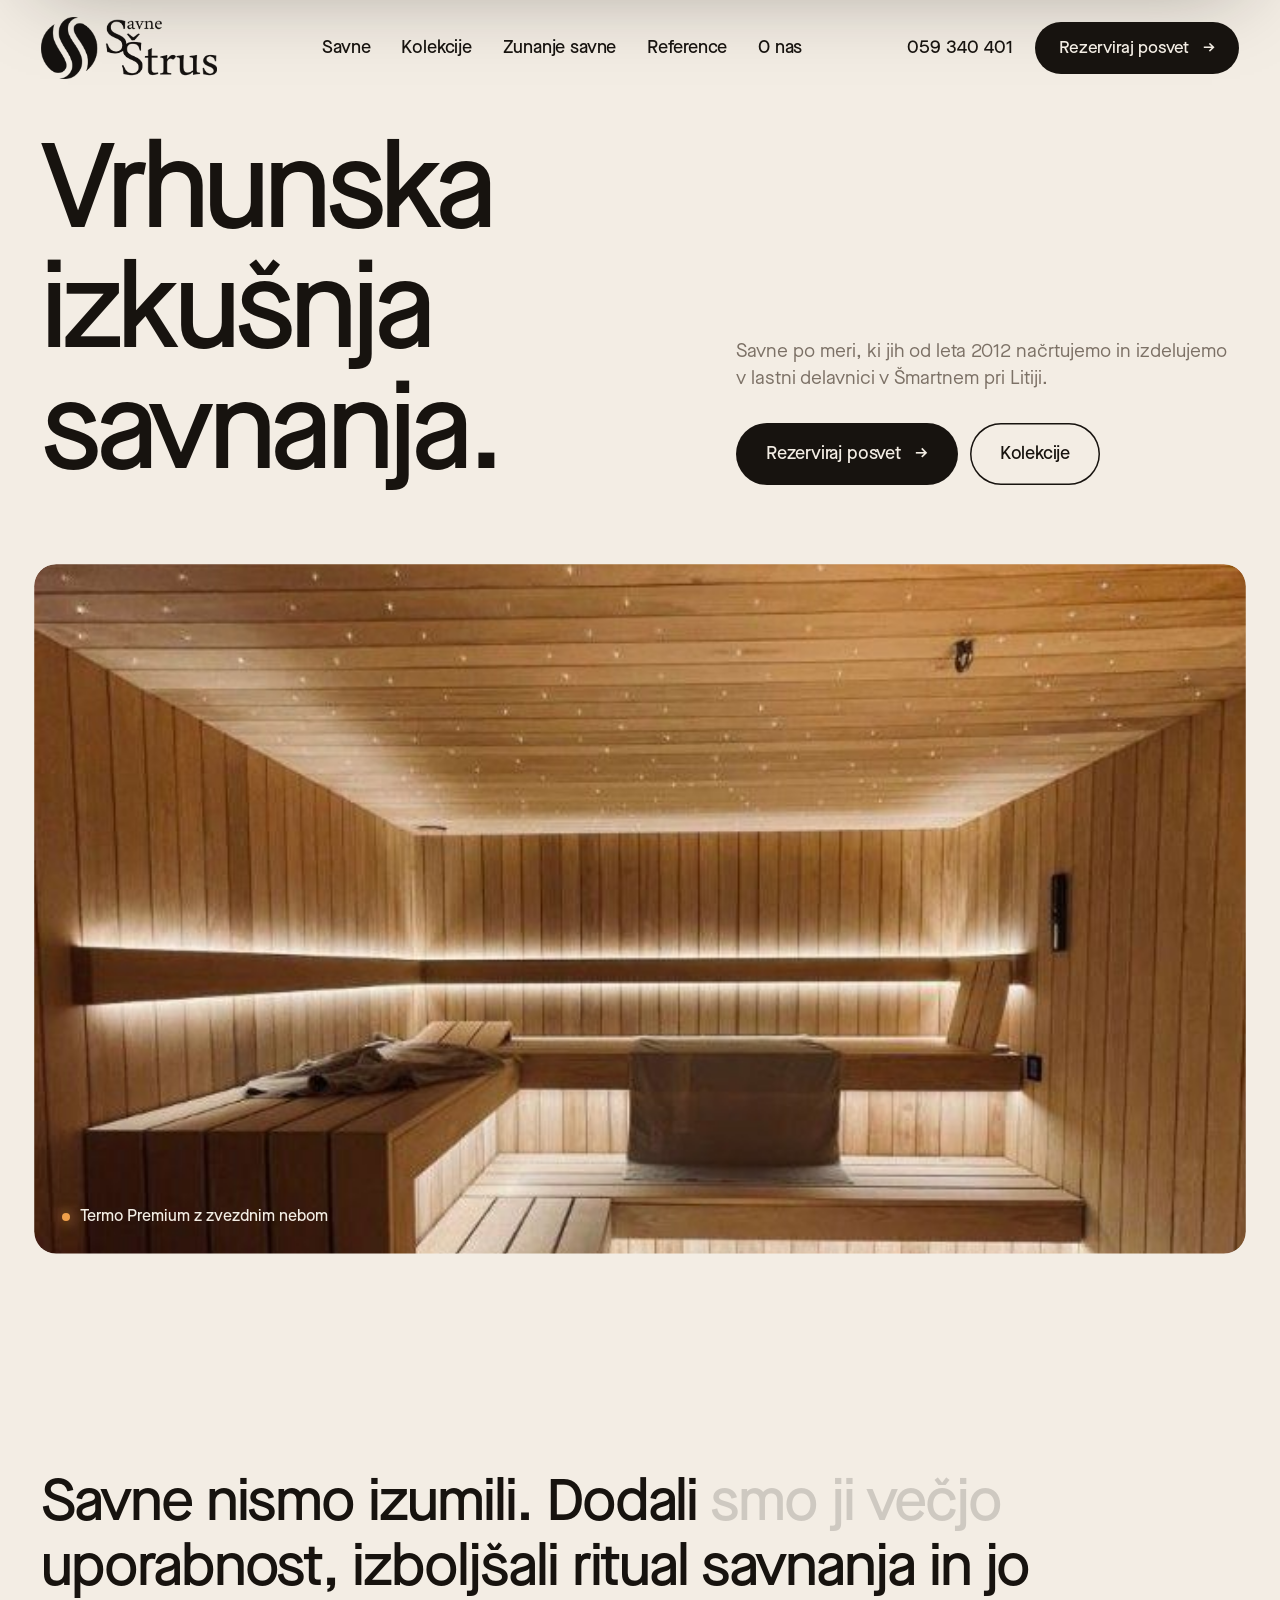
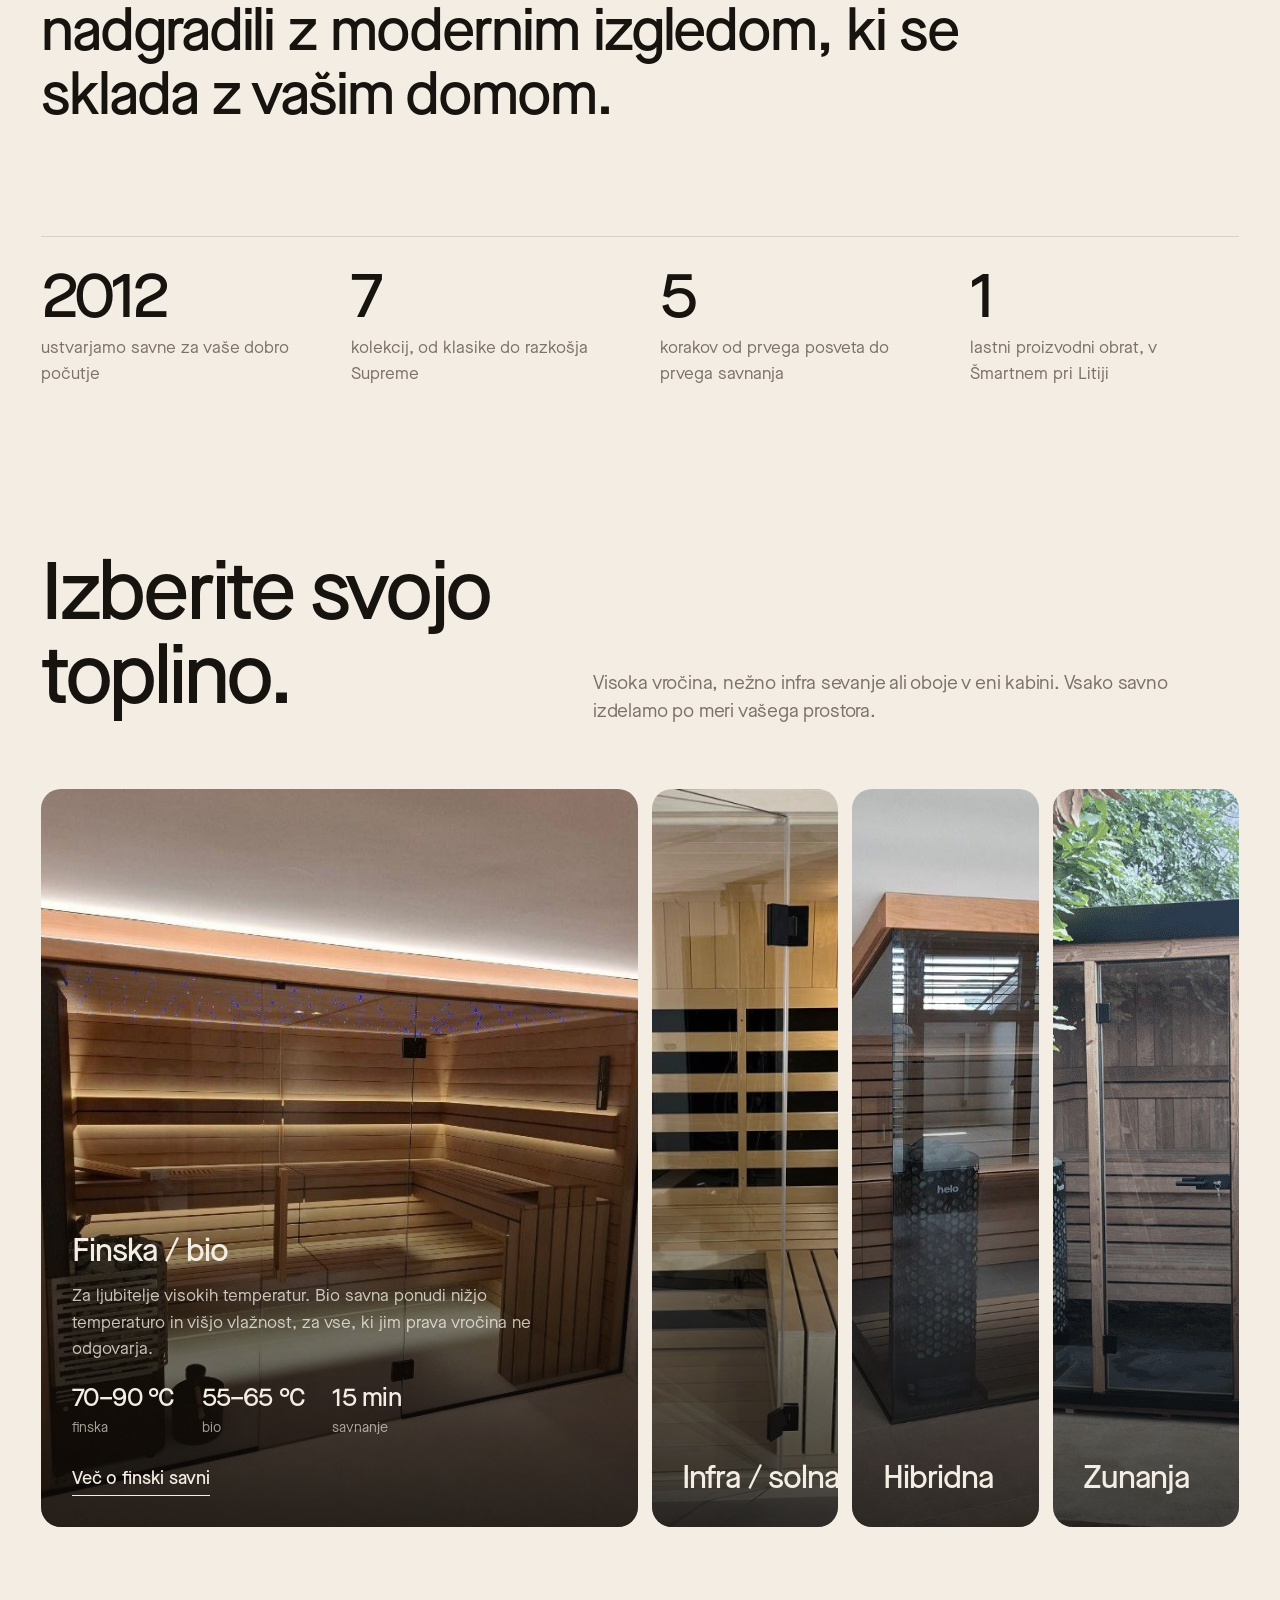
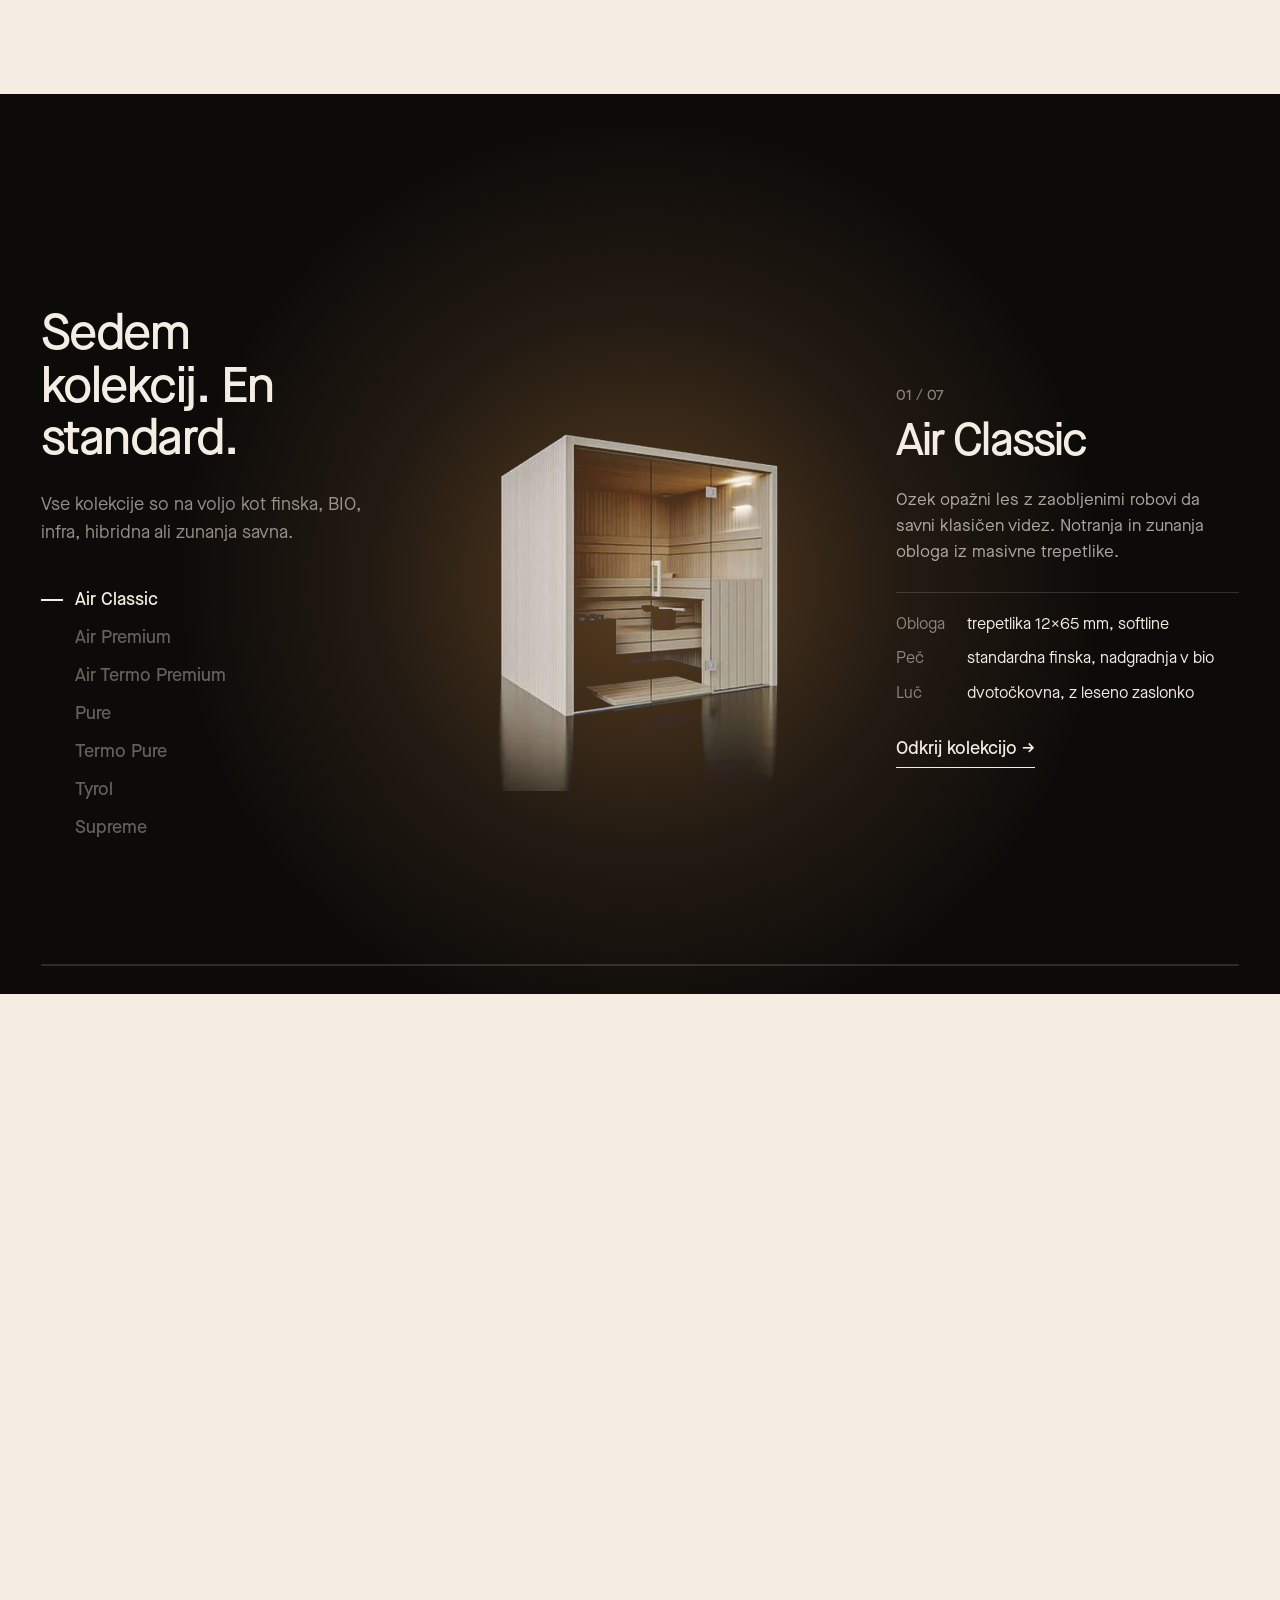
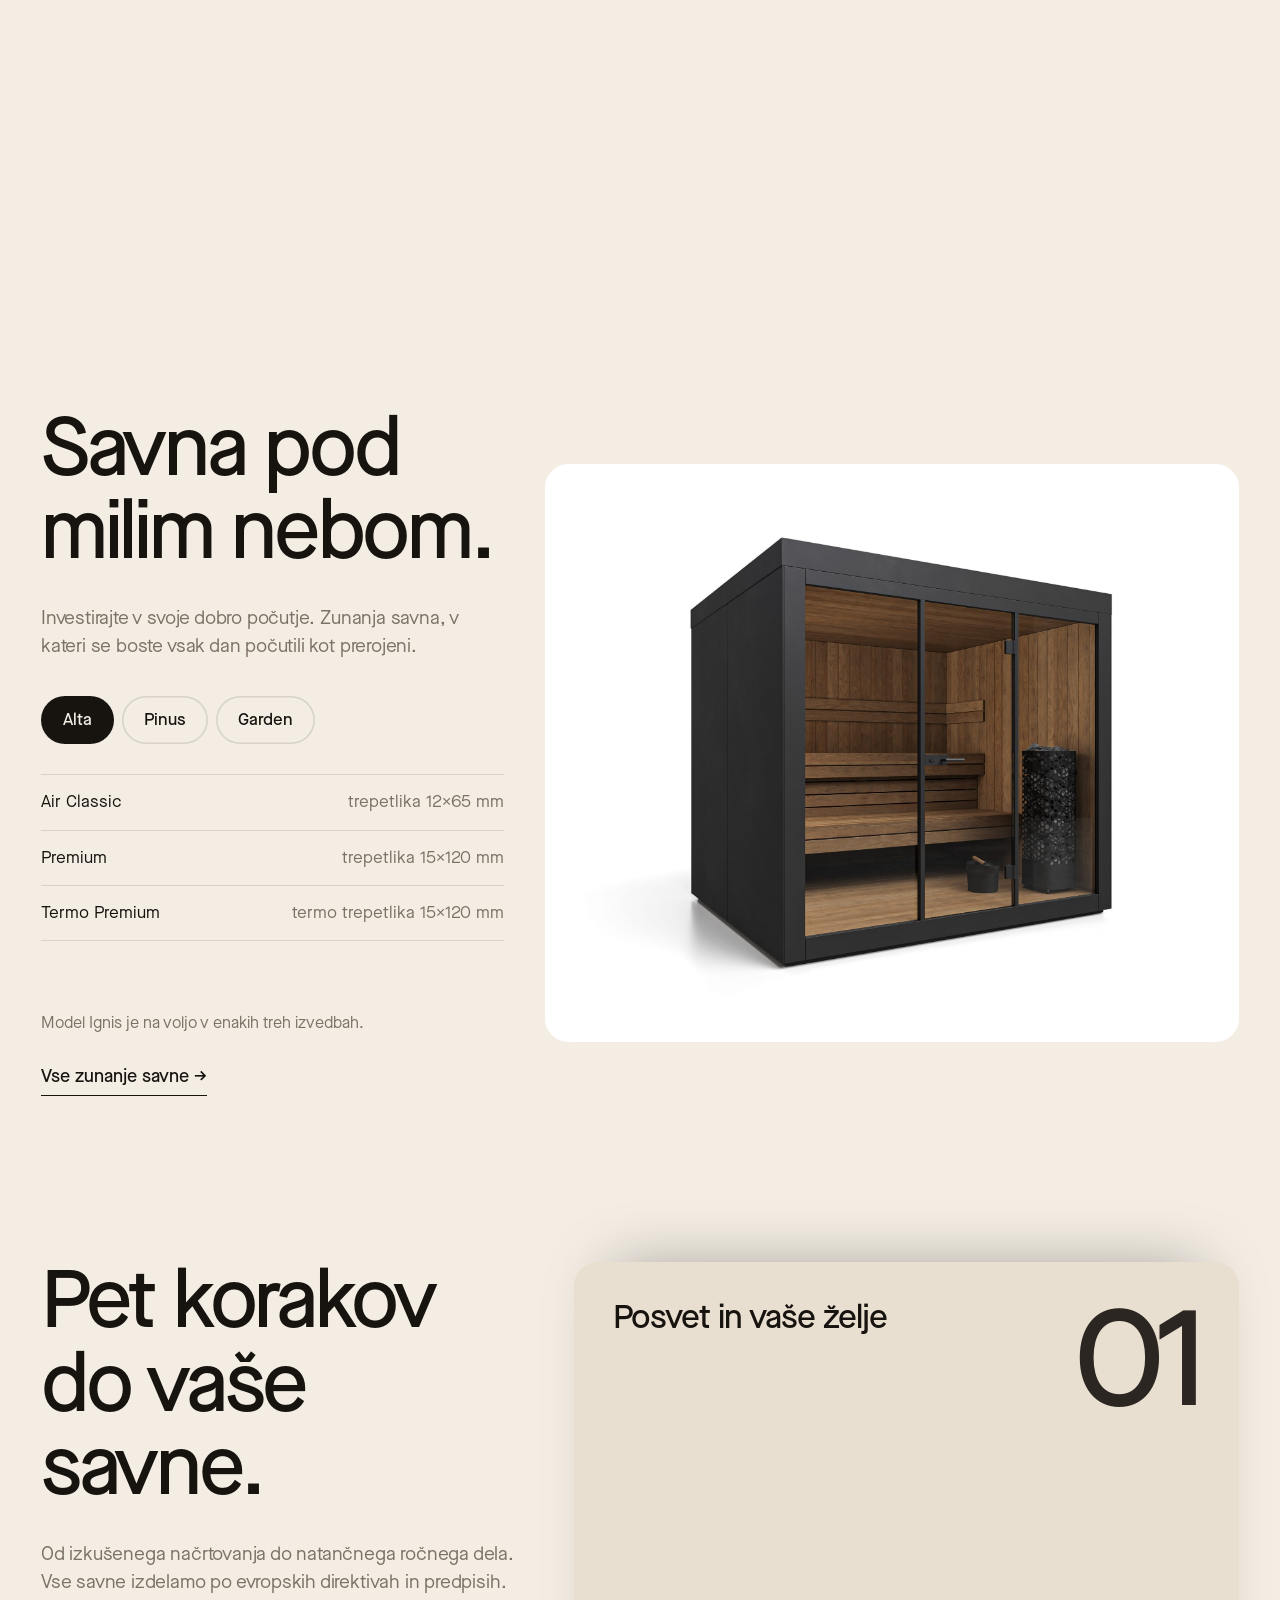
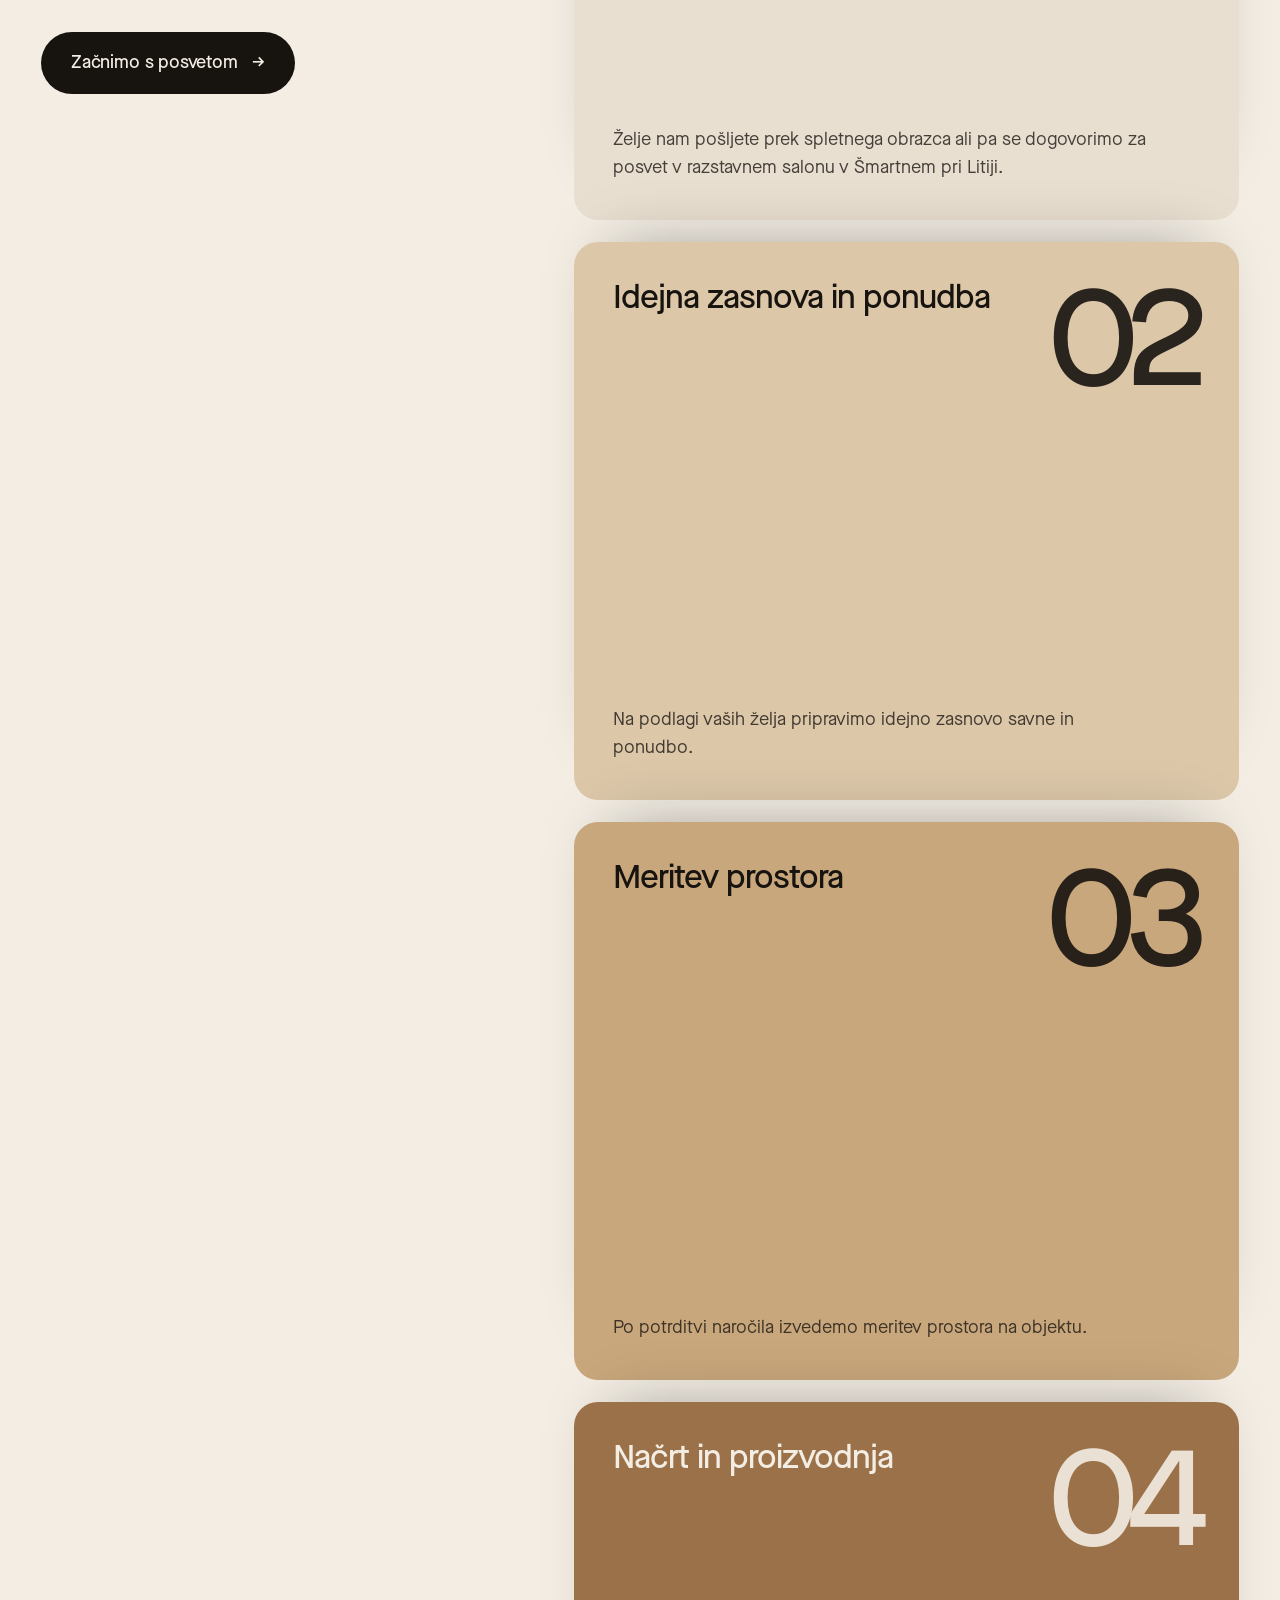
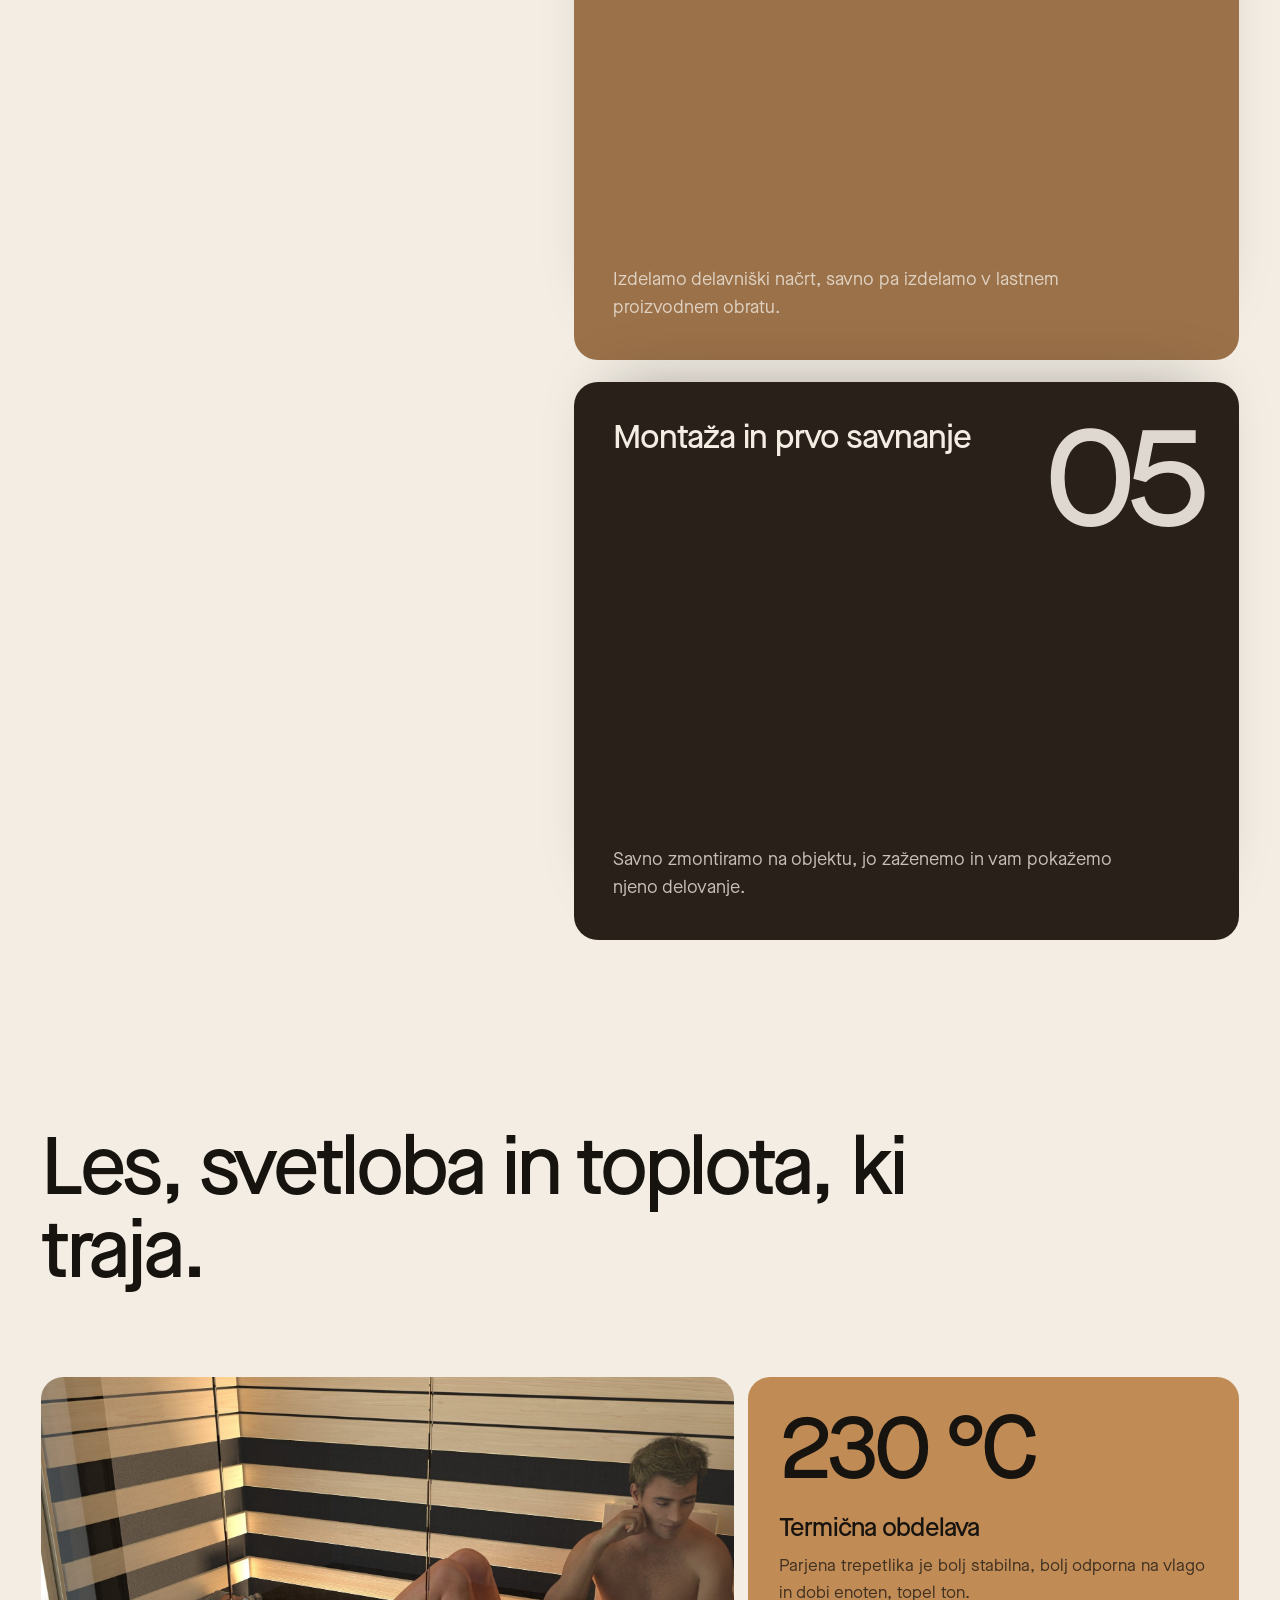
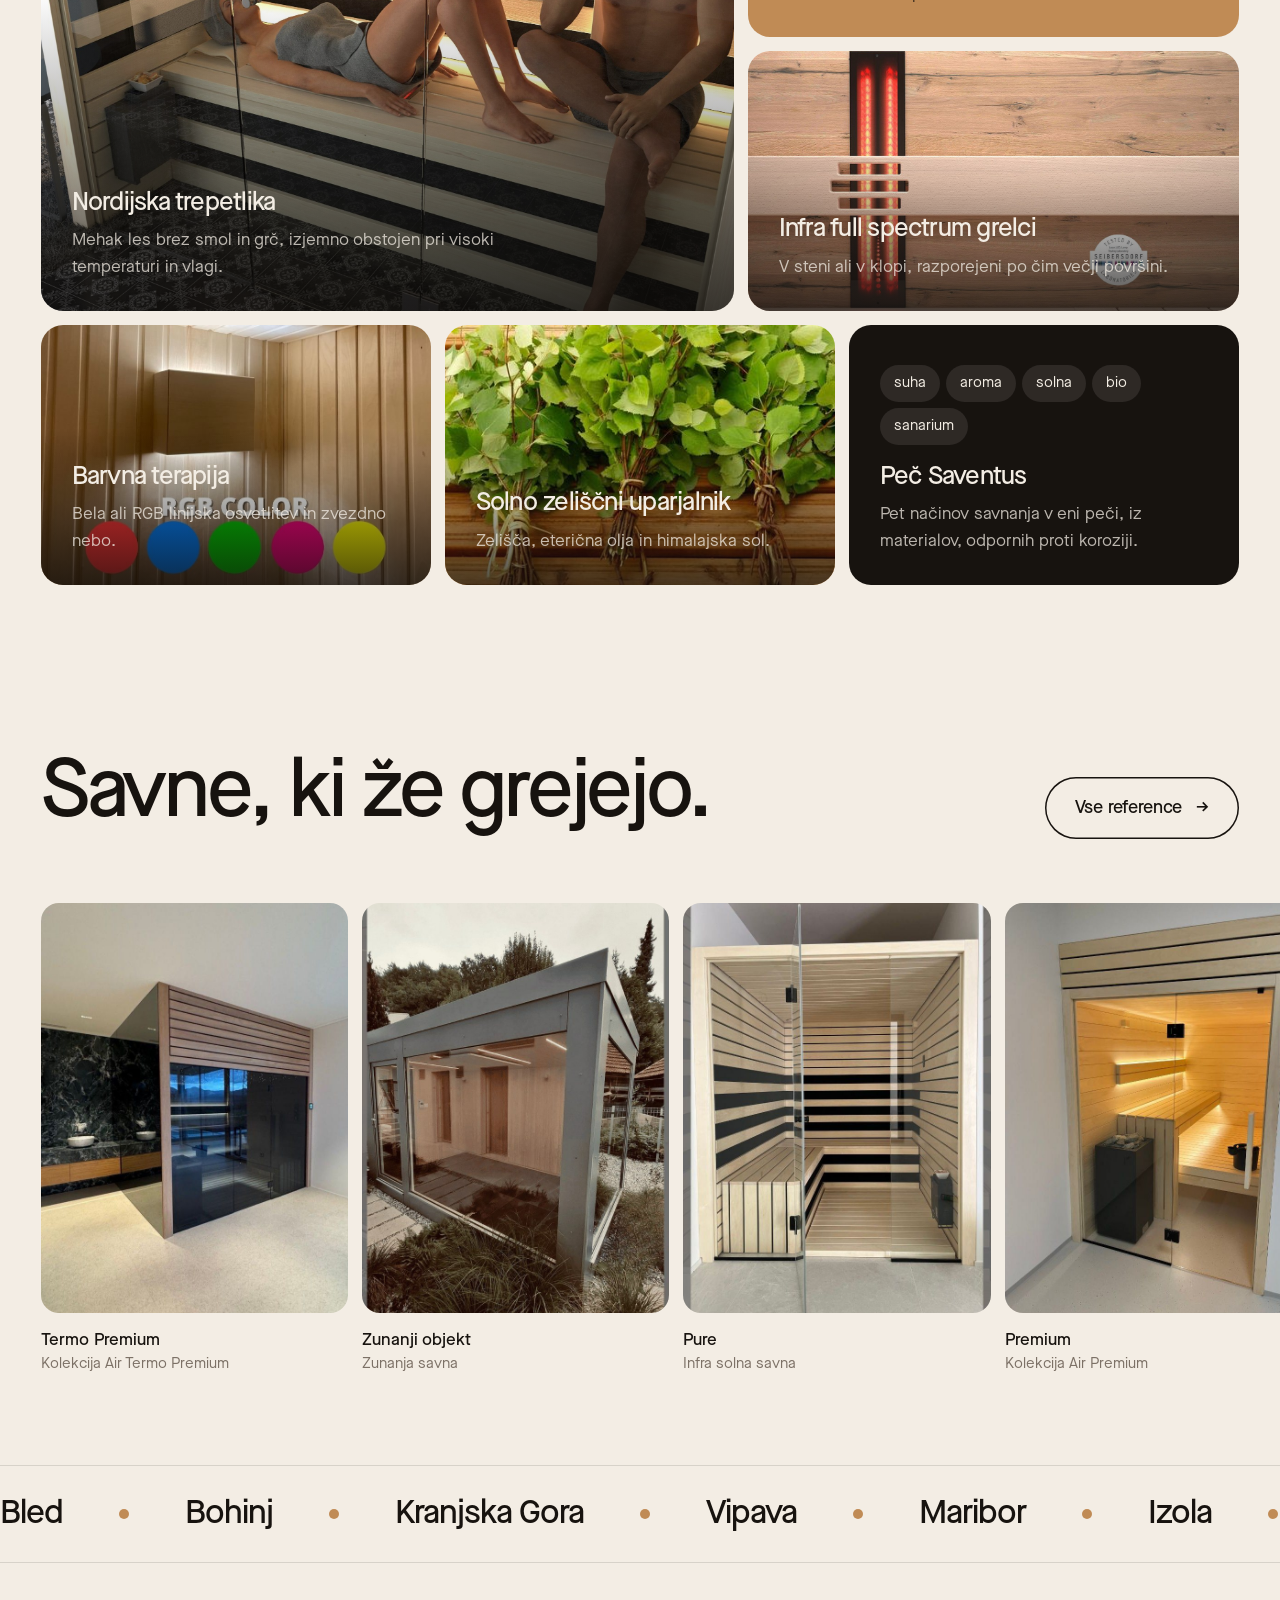
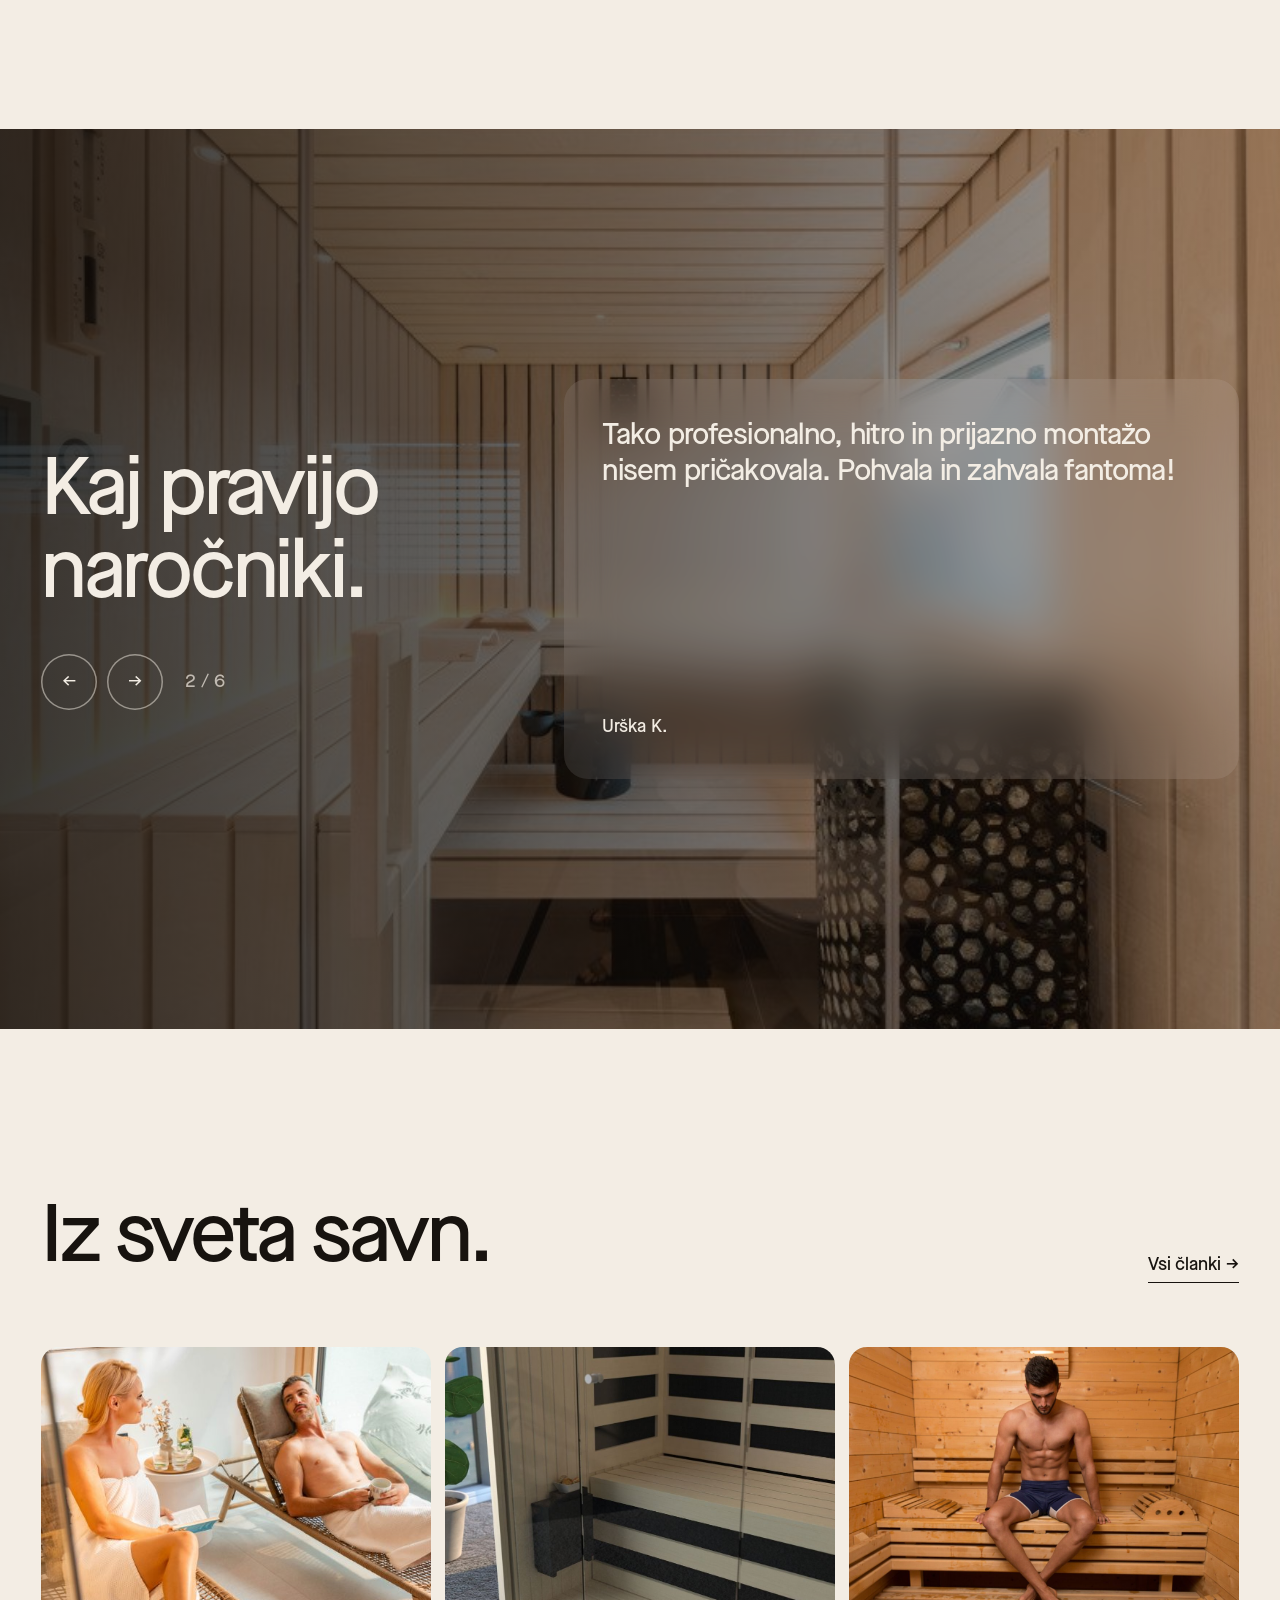
==== index.html @ 4fda1dcb "Savne Štrus redesign: homepage and subpages Co-Authored-By: Claude Opus 5.5 <noreply@anthropic.com>" ====
<!doctype html>
<html lang="sl">
<head>
<meta charset="utf-8">
<meta name="viewport" content="width=device-width,initial-scale=1">
<title>Savne Štrus | Vrhunska izkušnja savnanja</title>
<meta name="description" content="Savne po meri: finske, bio, infra solne, hibridne in zunanje savne. Izdelane v Šmartnem pri Litiji od leta 2012.">
<meta name="robots" content="noindex">
<link rel="preload" href="assets/fonts/MaisonNeue-Medium.otf" as="font" type="font/otf" crossorigin>
<link rel="stylesheet" href="assets/css/style.css">
</head>
<body data-page="home">

<section class="hero wrap">
  <div class="hero-top">
    <h1 class="d1" data-hero-title>Vrhunska izkušnja savnanja.</h1>
    <div class="hero-side">
      <p data-hero-fade>Savne po meri, ki jih od leta 2012 načrtujemo in izdelujemo v lastni delavnici v Šmartnem pri Litiji.</p>
      <div class="hero-cta" data-hero-fade>
        <a class="btn" href="posvet.html">Rezerviraj posvet <span class="arr">→</span></a>
        <a class="btn ghost" href="#kolekcije">Kolekcije</a>
      </div>
    </div>
  </div>
  <div class="hero-media">
    <div class="frame">
      <img src="assets/img/w/hero-zvezdno-nebo.jpg" alt="Savna Termo Premium z linijsko osvetlitvijo in zvezdnim nebom">
      <div class="tag"><i></i>Termo Premium z zvezdnim nebom</div>
    </div>
  </div>
</section>

<section class="statement wrap pad">
  <p class="txt" data-fill>Savne nismo izumili. Dodali smo ji večjo uporabnost, izboljšali ritual savnanja in jo nadgradili z modernim izgledom, ki se sklada z vašim domom.</p>
  <div class="facts" data-stag>
    <div><b data-count="2012" data-from="1990">2012</b><span>ustvarjamo savne za vaše dobro počutje</span></div>
    <div><b data-count="7">7</b><span>kolekcij, od klasike do razkošja Supreme</span></div>
    <div><b data-count="5">5</b><span>korakov od prvega posveta do prvega savnanja</span></div>
    <div><b>1</b><span>lastni proizvodni obrat, v Šmartnem pri Litiji</span></div>
  </div>
</section>

<section class="wrap" style="padding-bottom:clamp(96px,13vw,220px)">
  <div class="types-head">
    <h2 class="d2" data-lines>Izberite svojo toplino.</h2>
    <p class="lead" data-up>Visoka vročina, nežno infra sevanje ali oboje v eni kabini. Vsako savno izdelamo po meri vašega prostora.</p>
  </div>
  <div class="types">
    <a class="type on" href="vrste-savn.html#finska">
      <img src="assets/img/w/ref-termo-premium-1.jpg" alt="Finska savna Termo Premium" loading="lazy">
      <div class="in"><h3>Finska / bio</h3>
        <div class="more"><div>
          <p>Za ljubitelje visokih temperatur. Bio savna ponudi nižjo temperaturo in višjo vlažnost, za vse, ki jim prava vročina ne odgovarja.</p>
          <div class="specs"><div><b>70–90 °C</b><span>finska</span></div><div><b>55–65 °C</b><span>bio</span></div><div><b>15 min</b><span>savnanje</span></div></div>
          <span class="go">Več o finski savni</span>
        </div></div></div>
    </a>
    <a class="type" href="vrste-savn.html#infra">
      <img src="assets/img/w/ref-infra-premium.jpg" alt="Infra solna savna Premium" loading="lazy">
      <div class="in"><h3>Infra / solna</h3>
        <div class="more"><div>
          <p>Infrardeči grelci grejejo telo neposredno, enako kot sonce. Solno zeliščni uparjalnik doda vlago, zelišča in himalajsko sol.</p>
          <div class="specs"><div><b>do 50 °C</b><span>temperatura</span></div><div><b>1,5–2,5 kW</b><span>poraba</span></div><div><b>30–40 min</b><span>savnanje</span></div></div>
          <span class="go">Več o infra savni</span>
        </div></div></div>
    </a>
    <a class="type" href="vrste-savn.html#hibridna">
      <img src="assets/img/w/ref-termo-pure.jpg" alt="Hibridna savna Termo Pure" loading="lazy">
      <div class="in"><h3>Hibridna</h3>
        <div class="more"><div>
          <p>Finska ali BIO savna in infrardeča savna v eni kabini. Vsak dan izberete, kakšno toploto želite.</p>
          <div class="specs"><div><b>2 v 1</b><span>finska in infra</span></div><div><b>25–90 °C</b><span>razpon</span></div></div>
          <span class="go">Več o hibridni savni</span>
        </div></div></div>
    </a>
    <a class="type" href="zunanje-savne.html">
      <img src="assets/img/w/ref-zunanja-4.jpg" alt="Zunanja savna na terasi" loading="lazy">
      <div class="in"><h3>Zunanja</h3>
        <div class="more"><div>
          <p>Samostojna savna za vrt ali teraso. Modeli Alta, Ignis, Pinus in Garden, v klasični, premium ali termo izvedbi.</p>
          <div class="specs"><div><b>4</b><span>modeli</span></div><div><b>3</b><span>izvedbe lesa</span></div></div>
          <span class="go">Zunanje savne</span>
        </div></div></div>
    </a>
  </div>
</section>

<section class="stage on-dark" id="kolekcije">
  <div class="glow"></div>
  <div class="stage-inner">
    <div class="stage-left">
      <h2 class="d3">Sedem kolekcij. En standard.</h2>
      <p class="dim">Vse kolekcije so na voljo kot finska, BIO, infra, hibridna ali zunanja savna.</p>
      <div class="stage-list">
        <button class="on"><i></i>Air Classic</button><button><i></i>Air Premium</button><button><i></i>Air Termo Premium</button><button><i></i>Pure</button><button><i></i>Termo Pure</button><button><i></i>Tyrol</button><button><i></i>Supreme</button>
      </div>
    </div>
    <div class="stage-pics">
      <img class="on" src="assets/img/w/kol-air-classic.jpg" alt="Savna Air Classic">
      <img src="assets/img/w/kol-air-premium.jpg" alt="Savna Air Premium">
      <img src="assets/img/w/kol-termo-premium.jpg" alt="Savna Air Termo Premium">
      <img src="assets/img/w/kol-pure.jpg" alt="Savna Pure">
      <img src="assets/img/w/kol-termo-pure.jpg" alt="Savna Termo Pure">
      <img src="assets/img/w/kol-tyrol.jpg" alt="Savna Tyrol">
      <img src="assets/img/w/kol-supreme.jpg" alt="Savna Supreme">
    </div>
    <div class="stage-info">
      <article class="on"><span class="n">01 / 07</span><h3>Air Classic</h3><p>Ozek opažni les z zaobljenimi robovi da savni klasičen videz. Notranja in zunanja obloga iz masivne trepetlike.</p>
        <dl><dt>Obloga</dt><dd>trepetlika 12×65 mm, softline</dd><dt>Peč</dt><dd>standardna finska, nadgradnja v bio</dd><dt>Luč</dt><dd>dvotočkovna, z leseno zaslonko</dd></dl><a class="link" href="kolekcije.html#air-classic">Odkrij kolekcijo →</a></article>
      <article><span class="n">02 / 07</span><h3>Air Premium</h3><p>Za drzne, ki prisegajo na moderno in ohranjajo stik s tradicijo. Širša letvica z ožjim utorom daje občutek neskončnosti.</p>
        <dl><dt>Obloga</dt><dd>trepetlika STS4 15×120 mm</dd><dt>Peč</dt><dd>finska višjega razreda</dd><dt>Luč</dt><dd>linijska ali RGB pod klopjo</dd></dl><a class="link" href="kolekcije.html#air-premium">Odkrij kolekcijo →</a></article>
      <article><span class="n">03 / 07</span><h3>Air Termo Premium</h3><p>Termično obdelana trepetlika, toplotno obdelana pri 180 do 230 °C. Bolj stabilna, bolj odporna na vlago, s prijetnim vonjem.</p>
        <dl><dt>Obloga</dt><dd>termo trepetlika STS4 15×120 mm</dd><dt>Peč</dt><dd>finska višjega razreda</dd><dt>Luč</dt><dd>linijska ali RGB pod klopjo</dd></dl><a class="link" href="kolekcije.html#air-termo-premium">Odkrij kolekcijo →</a></article>
      <article><span class="n">04 / 07</span><h3>Pure</h3><p>Ravne moderne linije s poudarjenim črnim spojem. Aluminijasto vedro po vzoru tradicionalnega finskega in pripomočki v črni barvi.</p>
        <dl><dt>Obloga</dt><dd>trepetlika 21×90 mm, črn spoj</dd><dt>Peč</dt><dd>bio finska višjega razreda</dd><dt>Luč</dt><dd>linijska pod in nad klopjo</dd></dl><a class="link" href="kolekcije.html#pure">Odkrij kolekcijo →</a></article>
      <article><span class="n">05 / 07</span><h3>Termo Pure</h3><p>Linije kolekcije Pure v toplejšem tonu parjene trepetlike. Enotna barvna struktura in večja odpornost na vlago.</p>
        <dl><dt>Obloga</dt><dd>parjena trepetlika 21×90 mm</dd><dt>Peč</dt><dd>bio finska višjega razreda</dd><dt>Luč</dt><dd>linijska, nadgradnja v RGB</dd></dl><a class="link" href="kolekcije.html#termo-pure">Odkrij kolekcijo →</a></article>
      <article><span class="n">06 / 07</span><h3>Tyrol</h3><p>Navdih tirolskih gora: toplina koče po dnevu na smučeh. Termično obdelana in krtačena nordijska smreka, brez smolnic.</p>
        <dl><dt>Obloga</dt><dd>krtačena termo smreka</dd><dt>Peč</dt><dd>Saventus, 5 načinov delovanja</dd><dt>Luč</dt><dd>linijska za naslonjali in pod klopmi</dd></dl><a class="link" href="kolekcije.html#tyrol">Odkrij kolekcijo →</a></article>
      <article><span class="n">07 / 07</span><h3>Supreme</h3><p>Naša najrazkošnejša kolekcija. Saunaboard plošče, lebdeče klopi in v celoti steklena sprednja stranica.</p>
        <dl><dt>Obloga</dt><dd>saunaboard, klopi alder ali aspen</dd><dt>Peč</dt><dd>finska bio V50</dd><dt>Luč</dt><dd>RGBW linijska in zvezdno nebo</dd></dl><a class="link" href="kolekcije.html#supreme">Odkrij kolekcijo →</a></article>
    </div>
  </div>
  <div class="stage-bar"><i></i></div>
</section>

<section class="wrap pad">
  <div class="outdoor-grid">
    <div>
      <h2 class="d2" data-lines>Savna pod milim nebom.</h2>
      <p class="lead" data-up style="margin-top:24px">Investirajte v svoje dobro počutje. Zunanja savna, v kateri se boste vsak dan počutili kot prerojeni.</p>
      <div class="models" data-switch="out">
        <button class="on" data-k="alta">Alta</button><button data-k="pinus">Pinus</button><button data-k="garden">Garden</button>
      </div>
      <div class="model-txt" data-grp="out">
        <div class="on" data-v="alta"><ul><li>Air Classic<span>trepetlika 12×65 mm</span></li><li>Premium<span>trepetlika 15×120 mm</span></li><li>Termo Premium<span>termo trepetlika 15×120 mm</span></li></ul></div>
        <div data-v="pinus"><ul><li>Air Classic<span>trepetlika 12×65 mm</span></li><li>Premium<span>trepetlika 15×120 mm</span></li><li>Termo Premium<span>termo trepetlika 15×120 mm</span></li></ul></div>
        <div data-v="garden"><ul><li>Garden 25.22<span>trepetlika 12×65 mm</span></li><li>Garden 28.22<span>trepetlika 12×65 mm</span></li></ul></div>
      </div>
      <p class="dim" style="margin-top:18px;font-size:16px">Model Ignis je na voljo v enakih treh izvedbah.</p>
      <a class="link" href="zunanje-savne.html" style="margin-top:26px">Vse zunanje savne →</a>
    </div>
    <div class="outdoor-pic" data-grp="out">
      <img class="on contain" data-v="alta" src="assets/img/w/zunanja-alta.jpg" alt="Zunanja savna Alta Termo Premium" loading="lazy">
      <img class="contain" data-v="pinus" src="assets/img/w/zunanja-pinus.jpg" alt="Zunanja savna Pinus Termo Premium" loading="lazy">
      <img data-v="garden" src="assets/img/w/zunanja-garden.jpg" alt="Savna hiška Garden" loading="lazy">
    </div>
  </div>
</section>

<section class="wrap" style="padding-bottom:clamp(96px,13vw,220px)">
  <div class="process">
    <div class="process-head">
      <h2 class="d2" data-lines>Pet korakov do vaše savne.</h2>
      <p class="lead" data-up style="margin-top:24px">Od izkušenega načrtovanja do natančnega ročnega dela. Vse savne izdelamo po evropskih direktivah in predpisih.</p>
      <a class="btn" href="posvet.html">Začnimo s posvetom <span class="arr">→</span></a>
    </div>
    <div class="steps">
      <div class="step"><div class="step-top"><h3>Posvet in vaše želje</h3><span class="num">01</span></div><p>Želje nam pošljete prek spletnega obrazca ali pa se dogovorimo za posvet v razstavnem salonu v Šmartnem pri Litiji.</p></div>
      <div class="step"><div class="step-top"><h3>Idejna zasnova in ponudba</h3><span class="num">02</span></div><p>Na podlagi vaših želja pripravimo idejno zasnovo savne in ponudbo.</p></div>
      <div class="step"><div class="step-top"><h3>Meritev prostora</h3><span class="num">03</span></div><p>Po potrditvi naročila izvedemo meritev prostora na objektu.</p></div>
      <div class="step"><div class="step-top"><h3>Načrt in proizvodnja</h3><span class="num">04</span></div><p>Izdelamo delavniški načrt, savno pa izdelamo v lastnem proizvodnem obratu.</p></div>
      <div class="step"><div class="step-top"><h3>Montaža in prvo savnanje</h3><span class="num">05</span></div><p>Savno zmontiramo na objektu, jo zaženemo in vam pokažemo njeno delovanje.</p></div>
    </div>
  </div>
</section>

<section class="wrap" style="padding-bottom:clamp(96px,13vw,220px)">
  <h2 class="d2" data-lines style="max-width:11em">Les, svetloba in toplota, ki traja.</h2>
  <div class="bento" data-stag>
    <a class="cell img c-a" href="vrste-savn.html#materiali"><img src="assets/img/w/pure-ljudje.jpg" alt="Savna Pure iz trepetlike" loading="lazy"><div class="in"><h3>Nordijska trepetlika</h3><p>Mehak les brez smol in grč, izjemno obstojen pri visoki temperaturi in vlagi.</p></div></a>
    <div class="cell wood c-b"><span class="big">230 °C</span><h3>Termična obdelava</h3><p>Parjena trepetlika je bolj stabilna, bolj odporna na vlago in dobi enoten, topel ton.</p></div>
    <div class="cell img c-c"><img src="assets/img/w/infra-grelec.jpg" alt="Infrardeči grelec full spectrum" loading="lazy"><div class="in"><h3>Infra full spectrum grelci</h3><p>V steni ali v klopi, razporejeni po čim večji površini.</p></div></div>
    <div class="cell img c-d"><img src="assets/img/w/rgb.jpg" alt="RGB ambientalna osvetlitev v savni" loading="lazy"><div class="in"><h3>Barvna terapija</h3><p>Bela ali RGB linijska osvetlitev in zvezdno nebo.</p></div></div>
    <div class="cell img c-e"><img src="assets/img/w/zelisca.jpg" alt="Zelišča za ritual v savni" loading="lazy"><div class="in"><h3>Solno zeliščni uparjalnik</h3><p>Zelišča, eterična olja in himalajska sol.</p></div></div>
    <div class="cell dark c-f"><div class="modes"><span>suha</span><span>aroma</span><span>solna</span><span>bio</span><span>sanarium</span></div><h3>Peč Saventus</h3><p>Pet načinov savnanja v eni peči, iz materialov, odpornih proti koroziji.</p></div>
  </div>
</section>

<section style="padding-bottom:clamp(96px,13vw,200px);overflow:hidden">
  <div class="refs-head wrap">
    <h2 class="d2" data-lines>Savne, ki že grejejo.</h2>
    <a class="btn ghost" href="reference.html" data-up>Vse reference <span class="arr">→</span></a>
  </div>
  <div class="wrap"><div class="ref-rail">
    <figure><div class="ph"><img src="assets/img/w/ref-termo-premium-4.jpg" alt="" loading="lazy"></div><figcaption>Termo Premium<span>Kolekcija Air Termo Premium</span></figcaption></figure>
    <figure><div class="ph"><img src="assets/img/w/ref-zunanja-1.jpg" alt="" loading="lazy"></div><figcaption>Zunanji objekt<span>Zunanja savna</span></figcaption></figure>
    <figure><div class="ph"><img src="assets/img/w/ref-infra-pure.jpg" alt="" loading="lazy"></div><figcaption>Pure<span>Infra solna savna</span></figcaption></figure>
    <figure><div class="ph"><img src="assets/img/w/ref-premium.jpg" alt="" loading="lazy"></div><figcaption>Premium<span>Kolekcija Air Premium</span></figcaption></figure>
    <figure><div class="ph"><img src="assets/img/w/ref-hibridna-zunanja.jpg" alt="" loading="lazy"></div><figcaption>Termo Premium<span>Hibridna zunanja savna</span></figcaption></figure>
    <figure><div class="ph"><img src="assets/img/w/ref-infra-termo-pure.jpg" alt="" loading="lazy"></div><figcaption>Termo Pure<span>Infra solna savna</span></figcaption></figure>
    <figure><div class="ph"><img src="assets/img/w/ref-zunanja-2.jpg" alt="" loading="lazy"></div><figcaption>Zunanja savna<span>Vrt in terasa</span></figcaption></figure>
    <figure><div class="ph"><img src="assets/img/w/ref-infra-classic.jpg" alt="" loading="lazy"></div><figcaption>Classic<span>Infra solna savna</span></figcaption></figure>
  </div></div>
  <div class="places" aria-label="Lokacije referenc">
    <div class="track">
      <span>Bled</span><span>Bohinj</span><span>Kranjska Gora</span><span>Vipava</span><span>Maribor</span><span>Izola</span><span>Strunjan</span><span>Logatec</span><span>Ljubljana</span><span>Kranj</span><span>Lenart</span><span>Kamniška Bistrica</span><span>Unec</span><span>Podbrdo</span>
      <span>Bled</span><span>Bohinj</span><span>Kranjska Gora</span><span>Vipava</span><span>Maribor</span><span>Izola</span><span>Strunjan</span><span>Logatec</span><span>Ljubljana</span><span>Kranj</span><span>Lenart</span><span>Kamniška Bistrica</span><span>Unec</span><span>Podbrdo</span>
    </div>
  </div>
</section>

<section class="quotes">
  <img src="assets/img/w/interier-okno.jpg" alt="" loading="lazy">
  <div class="wrap">
    <div>
      <h2 class="d2" data-lines>Kaj pravijo naročniki.</h2>
      <div class="q-nav"><button class="q-prev" aria-label="Prejšnje mnenje">←</button><button class="q-next" aria-label="Naslednje mnenje">→</button><span class="cnt">1 / 6</span></div>
    </div>
    <div class="q-stack">
      <div class="q"><blockquote>Zdaj imam savno, o kateri sem sanjala že nekaj časa, in to tako krasno izdelano, kot iz reklame. Cela kopalnica je zdaj poseben prostor, kjer se sprostiš že, ko stopiš noter.</blockquote><cite>Simona K.</cite></div>
      <div class="q"><blockquote>Tako profesionalno, hitro in prijazno montažo nisem pričakovala. Pohvala in zahvala fantoma!</blockquote><cite>Urška K.</cite></div>
      <div class="q"><blockquote>Hvala, da ste mi prodali vrhunski izdelek. Sem zelo zadovoljna in jo že uporabljam.</blockquote><cite>Petra</cite></div>
      <div class="q"><blockquote>Hvala za lep izdelek in super ekipo, od svetovanja do montaže.</blockquote><cite>Jolanda V.</cite></div>
      <div class="q"><blockquote>Hvala za izredno sodelovanje, vse pohvale tudi fantoma za izvedbo. Iz moje strani imate +5 referenco.</blockquote><cite>Kaja</cite></div>
      <div class="q"><blockquote>Še enkrat hvala za čudovito izdelano savno in za hitro izdelavo. Zdaj se veselim hladnih dni.</blockquote><cite>Jožica M.</cite></div>
    </div>
  </div>
</section>

<section class="wrap pad">
  <div class="types-head" style="margin-bottom:0">
    <h2 class="d2" data-lines>Iz sveta savn.</h2>
    <a class="link" href="https://savne-strus.si/blog/" data-up>Vsi članki →</a>
  </div>
  <div class="posts" data-stag>
    <a class="post" href="https://savne-strus.si/kaj-je-biohacking/"><div class="ph"><img src="assets/img/w/blog-biohacking.jpg" alt="" loading="lazy"></div><h3>Kaj je biohacking?</h3><p>Z zavestnimi spremembami življenjskega sloga do boljše regeneracije in spanca.</p></a>
    <a class="post" href="https://savne-strus.si/kaj-je-infra-solno-savnanje-in-halogenerator/"><div class="ph"><img src="assets/img/w/infra-model-33.jpg" alt="" loading="lazy"></div><h3>Kaj je infra solno savnanje in halogenerator?</h3><p>Infrardeča svetloba in razlika s finsko savno.</p></a>
    <a class="post" href="https://savne-strus.si/5-razlogov-zakaj-v-savno-po-sportni-aktivnosti/"><div class="ph"><img src="assets/img/w/sport.jpg" alt="" loading="lazy"></div><h3>5 razlogov za savno po športni aktivnosti</h3><p>Kako savna pomaga pri regeneraciji po treningu.</p></a>
  </div>
</section>

<section class="on-dark pad wrap" id="posvet">
  <div class="book">
    <div>
      <h2 class="d2" data-lines>Rezervirajte posvet.</h2>
      <p class="lead" data-up style="margin-top:24px">Samo tako boste optimalno izkoristili svoj prostor in želje. Pridite v razstavni salon ali nam pišite.</p>
      <div class="book-info" data-stag>
        <div><span>Telefon</span><b><a href="tel:+38659340401">059 340 401</a></b></div>
        <div><span>E-pošta</span><b><a href="mailto:prodaja@savne-strus.si">prodaja@savne-strus.si</a></b></div>
        <div><span>Razstavni salon, pon–pet 8.00–16.00</span><b>Usnjarska cesta 16c, Šmartno pri Litiji</b></div>
      </div>
    </div>
    <form class="f" data-up>
      <div class="full"><label>Kaj vas zanima?</label>
        <div class="chips">
          <label><input type="checkbox" name="tip" value="finska"><span>Finska / bio</span></label>
          <label><input type="checkbox" name="tip" value="infra"><span>Infra / solna</span></label>
          <label><input type="checkbox" name="tip" value="hibridna"><span>Hibridna</span></label>
          <label><input type="checkbox" name="tip" value="zunanja"><span>Zunanja</span></label>
        </div></div>
      <div><label for="ime">Ime in priimek</label><input id="ime" required autocomplete="name"></div>
      <div><label for="tel">Telefon</label><input id="tel" type="tel" autocomplete="tel"></div>
      <div class="full"><label for="mail">E-pošta</label><input id="mail" type="email" required autocomplete="email"></div>
      <div class="full"><label for="obl">Kje bo savna?</label><select id="obl"><option>Kopalnica</option><option>Wellness prostor</option><option>Mansarda ali poševnina</option><option>Vrt ali terasa</option><option>Še ne vem</option></select></div>
      <div class="full"><label for="msg">Vaše želje</label><textarea id="msg" placeholder="Velikost prostora, število oseb, želena kolekcija..."></textarea></div>
      <div class="full"><button class="btn light" type="submit">Pošlji povpraševanje <span class="arr">→</span></button></div>
      <div class="ok">Hvala! Kmalu se vam oglasimo.</div>
    </form>
  </div>
</section>

<script src="assets/vendor/gsap.min.js"></script>
<script src="assets/vendor/ScrollTrigger.min.js"></script>
<script src="assets/vendor/lenis.min.js"></script>
<script src="assets/js/main.js"></script>
</body>
</html>
---- assets/css/style.css ----
@font-face{font-family:"Maison Neue";src:url(../fonts/MaisonNeue-Light.otf) format("opentype");font-weight:300;font-display:swap}
@font-face{font-family:"Maison Neue";src:url(../fonts/MaisonNeue-Book.otf) format("opentype");font-weight:400;font-display:swap}
@font-face{font-family:"Maison Neue";src:url(../fonts/MaisonNeue-Medium.otf) format("opentype");font-weight:500;font-display:swap}
@font-face{font-family:"Maison Neue";src:url(../fonts/MaisonNeue-Demi.otf) format("opentype");font-weight:600;font-display:swap}
@font-face{font-family:"Maison Neue";src:url(../fonts/MaisonNeue-Bold.otf) format("opentype");font-weight:700;font-display:swap}

:root{
  --cream:#F3EDE4;
  --paper:#FAF7F2;
  --sand:#E7DCCB;
  --wood:#C08B55;
  --wood-d:#8C5F35;
  --ink:#17130F;
  --char:#0D0B09;
  --amber:#F0A04B;
  --muted:#7C7166;
  --line:rgba(23,19,15,.12);
  --gut:clamp(20px,3.2vw,56px);
  --nav-h:96px;
  --ease:cubic-bezier(.2,.7,.1,1);
}
*{box-sizing:border-box;margin:0;padding:0}
html{-webkit-text-size-adjust:100%}
html.lenis,html.lenis body{height:auto}
.lenis.lenis-smooth{scroll-behavior:auto!important}
body{font-family:"Maison Neue",Helvetica Neue,Arial,sans-serif;background:var(--cream);color:var(--ink);font-size:18px;line-height:1.55;font-weight:400;-webkit-font-smoothing:antialiased;overflow-x:hidden}
img,video{display:block;max-width:100%}
a{color:inherit;text-decoration:none}
button{font:inherit;color:inherit;background:none;border:0;cursor:pointer}
::selection{background:var(--amber);color:var(--ink)}

/* type */
.d1{font-size:clamp(52px,9.4vw,188px);line-height:1;letter-spacing:-.045em;font-weight:500;padding-bottom:.06em}
.d2{font-size:clamp(42px,6.4vw,124px);line-height:1.02;letter-spacing:-.04em;font-weight:500;padding-bottom:.05em}
.d3{font-size:clamp(32px,3.9vw,72px);line-height:1.06;letter-spacing:-.03em;font-weight:500;padding-bottom:.04em}
.d4{font-size:clamp(24px,2.2vw,38px);line-height:1.15;letter-spacing:-.02em;font-weight:500}
.lead{font-size:clamp(19px,1.45vw,25px);line-height:1.45;letter-spacing:-.01em;color:var(--muted);max-width:34em}
.dim{color:var(--muted)}
.on-dark .dim,.on-dark .lead{color:rgba(243,237,228,.58)}

/* layout */
.wrap{padding-left:var(--gut);padding-right:var(--gut)}
section{position:relative}
.pad{padding-top:clamp(96px,13vw,220px);padding-bottom:clamp(96px,13vw,220px)}
.on-dark{background:var(--char);color:var(--cream)}

/* buttons */
.btn{display:inline-flex;align-items:center;gap:14px;height:62px;padding:0 30px;border-radius:999px;background:var(--ink);color:var(--cream);font-size:18px;font-weight:500;letter-spacing:-.01em;transition:background .4s var(--ease),color .4s var(--ease),transform .4s var(--ease);white-space:nowrap}
.btn:hover{background:var(--wood-d)}
.btn .arr{display:inline-block;transition:transform .4s var(--ease)}
.btn:hover .arr{transform:translateX(5px)}
.btn.light{background:var(--cream);color:var(--ink)}
.btn.light:hover{background:var(--amber)}
.btn.ghost{background:transparent;color:inherit;box-shadow:inset 0 0 0 1.5px currentColor}
.btn.ghost:hover{background:var(--ink);color:var(--cream);box-shadow:none}
.on-dark .btn.ghost:hover,.hero .btn.ghost:hover{background:var(--cream);color:var(--ink)}
.link{display:inline-flex;gap:10px;align-items:center;font-weight:500;border-bottom:1.5px solid currentColor;padding-bottom:4px}

/* ============ NAV ============ */
.nav{position:fixed;inset:0 0 auto 0;z-index:60;height:var(--nav-h);display:flex;align-items:center;justify-content:space-between;padding:0 var(--gut);transition:transform .5s var(--ease),background .4s,color .4s,height .4s var(--ease)}
.nav.scrolled{background:rgba(243,237,228,.86);backdrop-filter:blur(18px);-webkit-backdrop-filter:blur(18px);height:84px}
.nav.hide{transform:translateY(-100%)}
.nav .logo{display:block;height:62px;position:relative;z-index:2}
.nav .logo img{height:100%;width:auto}
.nav .logo .l-light{display:none}
.nav.inv:not(.scrolled):not(.open) .logo .l-light{display:block}
.nav.inv:not(.scrolled):not(.open) .logo .l-dark{display:none}
.nav.inv:not(.scrolled):not(.open){color:var(--cream)}
.nav.scrolled .logo{height:52px}
.nav-links{display:flex;gap:clamp(20px,2.4vw,44px);font-size:18px;font-weight:500;letter-spacing:-.01em}
.nav-links a,.nav-links button{position:relative;padding:8px 0}
.nav-links a::after,.nav-links button::after{content:"";position:absolute;left:0;right:0;bottom:2px;height:1.5px;background:currentColor;transform:scaleX(0);transform-origin:right;transition:transform .45s var(--ease)}
.nav-links a:hover::after,.nav-links button:hover::after,.nav-links .cur::after{transform:scaleX(1);transform-origin:left}
.nav-right{display:flex;align-items:center;gap:22px}
.nav-right .phone{font-size:18px;font-weight:500}
.nav .btn{height:52px;padding:0 24px;font-size:17px}
.nav.inv:not(.scrolled):not(.open) .btn{background:var(--cream);color:var(--ink)}
.burger{display:none;width:52px;height:52px;border-radius:50%;background:var(--ink);position:relative;z-index:2}
.burger span{position:absolute;left:16px;right:16px;height:2px;background:var(--cream);transition:transform .4s var(--ease)}
.burger span:first-child{top:21px}.burger span:last-child{top:29px}
.nav.open .burger span:first-child{transform:translateY(4px) rotate(45deg)}
.nav.open .burger span:last-child{transform:translateY(-4px) rotate(-45deg)}

/* mega */
.mega{position:fixed;left:0;right:0;top:0;z-index:55;background:var(--paper);padding:calc(var(--nav-h) + 36px) var(--gut) 48px;display:grid;grid-template-columns:1.1fr 2fr;gap:clamp(32px,5vw,96px);transform:translateY(-102%);transition:transform .7s var(--ease);box-shadow:0 40px 80px -40px rgba(23,19,15,.35)}
.mega.open{transform:none}
.mega h6{font-size:15px;font-weight:500;color:var(--muted);margin-bottom:20px;letter-spacing:0}
.mega-types a{display:flex;justify-content:space-between;align-items:baseline;font-size:clamp(28px,2.4vw,44px);letter-spacing:-.03em;font-weight:500;line-height:1.25;padding:6px 0;border-bottom:1px solid var(--line);transition:color .3s,padding .4s var(--ease)}
.mega-types a small{font-size:15px;letter-spacing:0;color:var(--muted);font-weight:400}
.mega-types a:hover{color:var(--wood-d);padding-left:10px}
.mega-cols{display:grid;grid-template-columns:repeat(4,1fr);gap:14px}
.mega-cols a{display:block;background:#0d0b09;border-radius:14px;overflow:hidden;position:relative;aspect-ratio:1/1}
.mega-cols a img{width:100%;height:100%;object-fit:cover;transition:transform 1s var(--ease)}
.mega-cols a:hover img{transform:scale(1.06)}
.mega-cols a span{position:absolute;left:14px;bottom:12px;color:var(--cream);font-weight:500;font-size:17px}
.mega-scrim{position:fixed;inset:0;z-index:54;background:rgba(13,11,9,.35);opacity:0;pointer-events:none;transition:opacity .5s}
.mega-scrim.open{opacity:1;pointer-events:auto}

/* mobile menu */
.mmenu{position:fixed;inset:0;z-index:58;background:var(--paper);padding:calc(var(--nav-h) + 20px) var(--gut) 40px;display:flex;flex-direction:column;justify-content:space-between;clip-path:inset(0 0 100% 0);transition:clip-path .8s var(--ease);overflow:auto}
.mmenu.open{clip-path:inset(0 0 0 0)}
.mmenu nav a{display:block;font-size:clamp(34px,9vw,56px);letter-spacing:-.04em;font-weight:500;line-height:1.18}
.mmenu .meta{display:grid;gap:6px;font-size:17px;color:var(--muted);margin-top:32px}

/* ============ LOADER ============ */
.loader{position:fixed;inset:0;z-index:100;background:var(--char);display:grid;place-items:center;pointer-events:none}
.loader .glow{position:absolute;width:70vmin;height:70vmin;border-radius:50%;background:radial-gradient(circle,rgba(240,160,75,.42),rgba(240,160,75,0) 62%);filter:blur(10px);opacity:0}
.loader img{height:clamp(92px,13vw,150px);width:auto;position:relative;opacity:0}
.no-js .loader{display:none}

/* ============ HERO ============ */
.hero{min-height:100svh;padding-top:calc(var(--nav-h) + 4vh);display:grid;grid-template-columns:1fr;align-content:end;padding-bottom:clamp(28px,4vw,56px);overflow:hidden}
.hero-top{display:grid;grid-template-columns:1.3fr 1fr;gap:var(--gut);align-items:end}
.hero h1{max-width:9.5em}
.hero-side{display:grid;gap:30px;justify-items:start;padding-bottom:1.2vw}
.hero-side p{font-size:clamp(19px,1.4vw,24px);line-height:1.45;color:var(--muted);max-width:26em}
.hero-cta{display:flex;gap:12px;flex-wrap:wrap}
.hero-media{margin-top:clamp(36px,5vw,72px);position:relative;height:72vh;min-height:420px}
.hero-media .frame{position:absolute;inset:0;overflow:hidden;border-radius:22px;will-change:clip-path}
.hero-media img{position:absolute;inset:-8% 0 auto 0;width:100%;height:116%;object-fit:cover;object-position:50% 38%}
.hero-media .tag{position:absolute;left:28px;bottom:24px;color:var(--cream);font-size:16px;font-weight:500;z-index:2;display:flex;gap:10px;align-items:center}
.hero-media .tag i{width:8px;height:8px;border-radius:50%;background:var(--amber);box-shadow:0 0 14px var(--amber)}

/* statement */
.statement .txt{font-size:clamp(34px,4.6vw,88px);line-height:1.1;letter-spacing:-.035em;font-weight:500;max-width:17em;padding-bottom:.05em}
.statement .txt .w{opacity:.16;transition:none}
.facts{display:grid;grid-template-columns:repeat(4,1fr);gap:var(--gut);margin-top:clamp(64px,8vw,140px);border-top:1px solid var(--line);padding-top:28px}
.facts b{display:block;font-size:clamp(44px,5vw,92px);font-weight:500;letter-spacing:-.045em;line-height:1.05;padding-bottom:.05em}
.facts span{display:block;color:var(--muted);font-size:17px;max-width:15em}

/* ============ TYPES accordion ============ */
.types-head{display:flex;justify-content:space-between;align-items:end;gap:var(--gut);margin-bottom:clamp(40px,5vw,80px)}
.types{display:flex;gap:14px;height:min(82vh,820px)}
.type{position:relative;flex:1;border-radius:20px;overflow:hidden;color:var(--cream);transition:flex 1s var(--ease);min-width:0;cursor:pointer}
.type.on{flex:3.2}
.type img{position:absolute;inset:0;width:100%;height:100%;object-fit:cover;transition:transform 1.4s var(--ease)}
.type.on img{transform:scale(1.03)}
.type::after{content:"";position:absolute;inset:0;background:linear-gradient(180deg,rgba(13,11,9,0) 35%,rgba(13,11,9,.78));pointer-events:none}
.type .in{position:absolute;inset:auto 0 0 0;padding:clamp(20px,2.4vw,40px);z-index:2}
.type h3{font-size:clamp(26px,2.5vw,46px);letter-spacing:-.03em;line-height:1.08;font-weight:500;white-space:nowrap}
.type .more{display:grid;grid-template-rows:0fr;transition:grid-template-rows .8s var(--ease),opacity .6s;opacity:0}
.type.on .more{grid-template-rows:1fr;opacity:1}
.type .more>div{overflow:hidden}
.type p{margin-top:14px;max-width:30em;color:rgba(243,237,228,.8);font-size:17px}
.specs{display:flex;gap:28px;margin-top:22px;flex-wrap:wrap}
.specs div b{display:block;font-size:clamp(24px,2vw,34px);font-weight:500;letter-spacing:-.03em;line-height:1.1}
.specs div span{font-size:14px;color:rgba(243,237,228,.66)}
.type .go{display:inline-flex;margin-top:24px;font-weight:500;border-bottom:1.5px solid;padding-bottom:3px}

/* ============ COLLECTIONS stage ============ */
.stage{height:100svh;overflow:hidden;position:relative}
.stage .glow{position:absolute;left:50%;top:54%;width:min(110vh,1100px);height:min(110vh,1100px);transform:translate(-50%,-50%);border-radius:50%;background:radial-gradient(circle,rgba(240,160,75,.34) 0%,rgba(192,139,85,.12) 38%,rgba(13,11,9,0) 66%);pointer-events:none}
.stage-inner{position:absolute;inset:0;display:grid;grid-template-columns:1fr minmax(0,1.25fr) 1fr;align-items:center;padding:calc(var(--nav-h) + 10px) var(--gut) 40px;gap:var(--gut)}
.stage-left h2{max-width:6em}
.stage-left p{margin-top:22px}
.stage-list{margin-top:36px;display:grid;gap:4px}
.stage-list button{text-align:left;font-size:clamp(18px,1.35vw,22px);font-weight:500;color:rgba(243,237,228,.38);transition:color .4s;display:flex;align-items:center;gap:12px;padding:3px 0}
.stage-list button i{width:22px;height:1.5px;background:currentColor;transform:scaleX(0);transform-origin:left;transition:transform .5s var(--ease)}
.stage-list button.on{color:var(--cream)}
.stage-list button.on i{transform:none}
.stage-pics{position:relative;height:min(72vh,760px)}
.stage-pics img{position:absolute;inset:0;margin:auto;max-height:100%;width:auto;max-width:100%;object-fit:contain;mix-blend-mode:lighten;opacity:0;transform:scale(.94) translateY(20px);transition:opacity .9s var(--ease),transform 1.1s var(--ease)}
.stage-pics img.on{opacity:1;transform:none}
.stage-info{position:relative;height:min(60vh,560px)}
.stage-info article{position:absolute;inset:0;display:flex;flex-direction:column;justify-content:center;opacity:0;transform:translateY(24px);transition:opacity .7s var(--ease),transform .9s var(--ease);pointer-events:none}
.stage-info article.on{opacity:1;transform:none;pointer-events:auto}
.stage-info .n{font-size:15px;color:rgba(243,237,228,.5);font-weight:500}
.stage-info h3{font-size:clamp(36px,3.6vw,68px);letter-spacing:-.04em;line-height:1.04;font-weight:500;margin:10px 0 18px;padding-bottom:.05em}
.stage-info p{color:rgba(243,237,228,.68);font-size:17px;max-width:28em}
.stage-info dl{display:grid;grid-template-columns:auto 1fr;gap:10px 22px;margin-top:26px;font-size:16px;border-top:1px solid rgba(243,237,228,.16);padding-top:20px}
.stage-info dt{color:rgba(243,237,228,.5)}
.stage-info .link{margin-top:28px;align-self:flex-start}
.stage-bar{position:absolute;left:var(--gut);right:var(--gut);bottom:28px;height:1.5px;background:rgba(243,237,228,.14)}
.stage-bar i{position:absolute;inset:0;background:var(--amber);transform-origin:left;transform:scaleX(0)}

/* ============ OUTDOOR ============ */
.outdoor-grid{display:grid;grid-template-columns:1fr 1.5fr;gap:var(--gut);align-items:center}
.models{display:flex;gap:8px;flex-wrap:wrap;margin:36px 0 30px}
.models button{height:48px;padding:0 22px;border-radius:999px;font-weight:500;font-size:17px;box-shadow:inset 0 0 0 1.5px var(--line);transition:background .35s,color .35s,box-shadow .35s}
.models button.on{background:var(--ink);color:var(--cream);box-shadow:none}
.model-txt{min-height:220px}
.model-txt>div{display:none}
.model-txt>div.on{display:block;animation:fadeUp .7s var(--ease)}
.model-txt ul{list-style:none;margin-top:18px;border-top:1px solid var(--line)}
.model-txt li{display:flex;justify-content:space-between;gap:20px;padding:14px 0;border-bottom:1px solid var(--line);font-size:17px}
.model-txt li span{color:var(--muted);text-align:right}
.outdoor-pic{position:relative;aspect-ratio:6/5;border-radius:24px;overflow:hidden;background:#fff}
.outdoor-pic img{position:absolute;inset:0;width:100%;height:100%;object-fit:cover;opacity:0;transform:scale(1.04);transition:opacity .9s var(--ease),transform 1.4s var(--ease)}
.outdoor-pic img.contain{object-fit:contain}
.outdoor-pic img.on{opacity:1;transform:none}
@keyframes fadeUp{from{opacity:0;transform:translateY(16px)}to{opacity:1;transform:none}}

/* ============ PROCESS ============ */
.process{display:grid;grid-template-columns:1fr 1.35fr;gap:var(--gut);align-items:start}
.process-head{position:sticky;top:calc(var(--nav-h) + 40px)}
.process-head .btn{margin-top:36px}
.steps{display:grid;gap:0}
.step{position:sticky;top:calc(var(--nav-h) + 40px);min-height:min(62vh,560px);border-radius:24px;padding:clamp(28px,3vw,52px);display:flex;flex-direction:column;justify-content:space-between;margin-bottom:22px;box-shadow:0 -30px 60px -40px rgba(23,19,15,.4)}
.step:nth-child(1){background:#E9DFD0}
.step:nth-child(2){background:#DCC7A9}
.step:nth-child(3){background:#C9A77C}
.step:nth-child(4){background:#9B7149;color:var(--cream)}
.step:nth-child(5){background:#2A201A;color:var(--cream)}
.step .num{font-size:clamp(90px,11vw,200px);line-height:.9;letter-spacing:-.06em;font-weight:500;opacity:.9}
.step h3{font-size:clamp(28px,2.6vw,48px);letter-spacing:-.03em;line-height:1.08;font-weight:500;max-width:12em}
.step p{margin-top:14px;max-width:30em;opacity:.78}
.step-top{display:flex;justify-content:space-between;align-items:start;gap:20px}

/* ============ TECH bento ============ */
.bento{display:grid;grid-template-columns:repeat(12,1fr);grid-auto-rows:minmax(260px,auto);gap:14px;margin-top:clamp(48px,6vw,96px)}
.cell{border-radius:22px;overflow:hidden;position:relative;background:var(--paper);padding:clamp(24px,2.4vw,40px);display:flex;flex-direction:column;justify-content:flex-end}
.cell.img{color:var(--cream);padding:0}
.cell.img img{position:absolute;inset:0;width:100%;height:100%;object-fit:cover;transition:transform 1.4s var(--ease)}
.cell.img:hover img{transform:scale(1.05)}
.cell.img::after{content:"";position:absolute;inset:0;background:linear-gradient(180deg,rgba(13,11,9,0) 40%,rgba(13,11,9,.72))}
.cell.img .in{position:relative;z-index:2;padding:clamp(24px,2.4vw,40px)}
.cell h3{font-size:clamp(24px,2vw,36px);letter-spacing:-.03em;line-height:1.1;font-weight:500}
.cell p{margin-top:10px;font-size:17px;opacity:.75;max-width:26em}
.cell .big{font-size:clamp(64px,7vw,132px);line-height:1;letter-spacing:-.055em;font-weight:500;margin-bottom:auto;padding-bottom:.05em}
.c-a{grid-column:span 7;grid-row:span 2}
.c-b{grid-column:span 5}
.c-c{grid-column:span 5}
.c-d{grid-column:span 4}
.c-e{grid-column:span 4}
.c-f{grid-column:span 4}
.cell.wood{background:var(--wood);color:var(--ink)}
.cell.dark{background:var(--ink);color:var(--cream)}
.modes{display:flex;flex-wrap:wrap;gap:6px;margin:auto 0 18px}
.modes span{padding:7px 14px;border-radius:999px;background:rgba(243,237,228,.1);font-size:15px}

/* ============ REFERENCES ============ */
.refs-head{display:flex;justify-content:space-between;align-items:end;gap:var(--gut);margin-bottom:clamp(40px,5vw,72px)}
.ref-rail{display:flex;gap:14px;will-change:transform}
.ref-rail figure{flex:0 0 auto;width:clamp(260px,24vw,440px)}
.ref-rail .ph{aspect-ratio:3/4;border-radius:18px;overflow:hidden}
.ref-rail img{width:100%;height:100%;object-fit:cover;transition:transform 1.2s var(--ease)}
.ref-rail figure:hover img{transform:scale(1.05)}
.ref-rail figcaption{margin-top:14px;font-weight:500;font-size:17px}
.ref-rail figcaption span{display:block;font-weight:400;color:var(--muted);font-size:15px}
.places{margin-top:clamp(56px,7vw,110px);overflow:hidden;white-space:nowrap;border-top:1px solid var(--line);border-bottom:1px solid var(--line);padding:22px 0}
.places .track{display:inline-flex;gap:56px;animation:marq 60s linear infinite;font-size:clamp(26px,2.6vw,48px);letter-spacing:-.03em;font-weight:500}
.places .track span{display:inline-flex;align-items:center;gap:56px}
.places .track span::after{content:"";width:10px;height:10px;border-radius:50%;background:var(--wood)}
@keyframes marq{to{transform:translateX(-50%)}}

/* ============ QUOTES ============ */
.quotes{position:relative;min-height:100svh;overflow:hidden;color:var(--cream);display:flex;align-items:center}
.quotes>img{position:absolute;inset:-10% 0;width:100%;height:120%;object-fit:cover}
.quotes::before{content:"";position:absolute;inset:0;background:linear-gradient(90deg,rgba(13,11,9,.82),rgba(13,11,9,.35));z-index:1}
.quotes .wrap{position:relative;z-index:2;width:100%;display:grid;grid-template-columns:1fr 1.4fr;gap:var(--gut);align-items:center}
.q-stack{position:relative;min-height:400px}
.q{position:absolute;inset:0;background:rgba(243,237,228,.1);backdrop-filter:blur(24px);-webkit-backdrop-filter:blur(24px);border-radius:24px;padding:clamp(28px,3vw,52px);display:flex;flex-direction:column;justify-content:space-between;opacity:0;transform:translateY(30px) scale(.98);transition:opacity .8s var(--ease),transform .9s var(--ease)}
.q.on{opacity:1;transform:none}
.q blockquote{font-size:clamp(24px,2.3vw,40px);line-height:1.22;letter-spacing:-.025em;font-weight:500}
.q cite{font-style:normal;font-weight:500;margin-top:30px;display:block}
.q-nav{display:flex;gap:10px;margin-top:34px;align-items:center}
.q-nav button{width:56px;height:56px;border-radius:50%;box-shadow:inset 0 0 0 1.5px rgba(243,237,228,.5);font-size:20px;transition:background .3s,color .3s}
.q-nav button:hover{background:var(--cream);color:var(--ink)}
.q-nav .cnt{margin-left:12px;font-weight:500;color:rgba(243,237,228,.7)}

/* ============ BLOG ============ */
.posts{display:grid;grid-template-columns:repeat(3,1fr);gap:14px;margin-top:clamp(40px,5vw,72px)}
.post .ph{aspect-ratio:4/3;border-radius:18px;overflow:hidden;background:var(--sand)}
.post img{width:100%;height:100%;object-fit:cover;transition:transform 1.2s var(--ease)}
.post:hover img{transform:scale(1.05)}
.post h3{font-size:clamp(22px,1.7vw,30px);letter-spacing:-.025em;line-height:1.15;font-weight:500;margin-top:20px}
.post p{color:var(--muted);margin-top:8px;font-size:17px}

/* ============ BOOK ============ */
.book{display:grid;grid-template-columns:1fr 1fr;gap:var(--gut)}
.book-info{display:grid;gap:26px;margin-top:44px;font-size:18px}
.book-info b{display:block;font-weight:500;font-size:clamp(22px,1.8vw,30px);letter-spacing:-.02em}
.book-info span{color:rgba(243,237,228,.55);font-size:15px}
form.f{display:grid;grid-template-columns:1fr 1fr;gap:12px;align-content:start}
.f .full{grid-column:1/-1}
.f label{display:block;font-size:14px;color:rgba(243,237,228,.6);margin-bottom:8px}
.f input,.f select,.f textarea{width:100%;background:rgba(243,237,228,.07);border:0;border-radius:14px;padding:18px 20px;color:var(--cream);font:inherit;font-size:18px;outline:none;transition:background .3s,box-shadow .3s;appearance:none}
.f select{background-image:linear-gradient(45deg,transparent 50%,currentColor 50%),linear-gradient(135deg,currentColor 50%,transparent 50%);background-position:calc(100% - 26px) 50%,calc(100% - 20px) 50%;background-size:6px 6px;background-repeat:no-repeat}
.f select option{color:var(--ink)}
.f input:focus,.f select:focus,.f textarea:focus{background:rgba(243,237,228,.12);box-shadow:inset 0 0 0 1.5px var(--amber)}
.f textarea{min-height:140px;resize:vertical}
.chips{display:flex;flex-wrap:wrap;gap:8px}
.chips label{margin:0}
.chips input{position:absolute;opacity:0;pointer-events:none}
.chips span{display:inline-flex;height:48px;align-items:center;padding:0 20px;border-radius:999px;box-shadow:inset 0 0 0 1.5px rgba(243,237,228,.25);color:var(--cream);font-size:17px;cursor:pointer;transition:background .3s,color .3s}
.chips input:checked+span{background:var(--cream);color:var(--ink)}
.f .btn{margin-top:10px}
.f .ok{display:none;grid-column:1/-1;padding:20px;border-radius:14px;background:rgba(240,160,75,.16);color:var(--cream)}
.f.sent .ok{display:block}

/* ============ FOOTER ============ */
.foot{background:var(--char);color:var(--cream);padding:clamp(72px,9vw,140px) var(--gut) 28px;overflow:hidden}
.foot-grid{display:grid;grid-template-columns:1.4fr 1fr 1fr 1fr;gap:var(--gut)}
.foot-grid img{height:84px;width:auto}
.foot h6{font-size:15px;font-weight:500;color:rgba(243,237,228,.45);margin-bottom:16px}
.foot ul{list-style:none;display:grid;gap:8px;font-size:17px}
.foot ul a{opacity:.85;transition:opacity .3s,color .3s}
.foot ul a:hover{opacity:1;color:var(--amber)}
.foot .word{font-size:clamp(80px,17.2vw,360px);line-height:.9;letter-spacing:-.06em;font-weight:500;margin-top:clamp(60px,8vw,130px);white-space:nowrap;padding-bottom:.08em;background:linear-gradient(180deg,var(--cream) 30%,rgba(240,160,75,.85));-webkit-background-clip:text;background-clip:text;color:transparent}
.foot-bot{display:flex;justify-content:space-between;gap:20px;flex-wrap:wrap;font-size:15px;color:rgba(243,237,228,.45);margin-top:20px;border-top:1px solid rgba(243,237,228,.12);padding-top:22px}

/* ============ SUBPAGES ============ */
.page-hero{padding-top:calc(var(--nav-h) + clamp(60px,9vw,150px));padding-bottom:clamp(48px,6vw,96px)}
.page-hero .row{display:grid;grid-template-columns:1.4fr 1fr;gap:var(--gut);align-items:end}
.page-cover{height:78vh;min-height:420px;border-radius:24px;overflow:hidden;position:relative}
.page-cover img{position:absolute;inset:-8% 0;width:100%;height:116%;object-fit:cover}
.split{display:grid;grid-template-columns:1fr 1fr;gap:var(--gut);align-items:center}
.split.rev>:first-child{order:2}
.split .pic{border-radius:24px;overflow:hidden;position:relative;aspect-ratio:4/5}
.split .pic img{position:absolute;inset:-6% 0;width:100%;height:112%;object-fit:cover}
.split .pic.blk{background:#000}
.split .pic.blk img{object-fit:contain;inset:0;height:100%}
.split .pic.wht{background:#fff}
.split .pic.wht img{object-fit:contain;inset:0;height:100%}
.split h2{margin-bottom:24px}
.split p+p{margin-top:16px}
.split .meta{display:grid;grid-template-columns:auto 1fr;gap:10px 24px;margin-top:30px;border-top:1px solid var(--line);padding-top:22px;font-size:17px}
.split .meta dt{color:var(--muted)}
.on-dark .split .meta{border-color:rgba(243,237,228,.16)}
.on-dark .split .meta dt{color:rgba(243,237,228,.5)}
.split .btn,.split .link{margin-top:32px}
.coll-sec+.coll-sec{border-top:1px solid var(--line)}
.on-dark.coll-sec+.on-dark.coll-sec{border-color:rgba(243,237,228,.1)}
.tabs{display:flex;gap:8px;flex-wrap:wrap}
.tabs button{height:54px;padding:0 26px;border-radius:999px;font-weight:500;font-size:18px;box-shadow:inset 0 0 0 1.5px var(--line);transition:background .35s,color .35s}
.tabs button.on{background:var(--ink);color:var(--cream);box-shadow:none}
.panel{display:none}
.panel.on{display:block;animation:fadeUp .7s var(--ease)}
.bigspecs{display:grid;grid-template-columns:repeat(3,1fr);gap:var(--gut);border-top:1px solid var(--line);padding-top:28px;margin-top:40px}
.bigspecs b{display:block;font-size:clamp(40px,4.4vw,80px);font-weight:500;letter-spacing:-.045em;line-height:1.05;padding-bottom:.05em}
.bigspecs span{color:var(--muted);font-size:17px}
.plist{list-style:none;columns:2;column-gap:var(--gut);margin-top:28px}
.plist li{break-inside:avoid;padding:14px 0;border-bottom:1px solid var(--line);font-size:18px;display:flex;gap:14px}
.plist li::before{content:"";flex:0 0 8px;height:8px;border-radius:50%;background:var(--wood);margin-top:10px}
.gallery{columns:3;column-gap:14px}
.gallery figure{break-inside:avoid;margin-bottom:14px;border-radius:18px;overflow:hidden;position:relative}
.gallery img{width:100%;transition:transform 1.2s var(--ease)}
.gallery figure:hover img{transform:scale(1.04)}
.gallery figcaption{position:absolute;left:14px;bottom:12px;color:var(--cream);font-weight:500;font-size:16px;text-shadow:0 1px 12px rgba(0,0,0,.4);z-index:2}
.gallery figure::after{content:"";position:absolute;inset:50% 0 0;background:linear-gradient(180deg,transparent,rgba(13,11,9,.55))}
.gallery figure.hid{display:none}
.place-list{display:grid;grid-template-columns:repeat(3,1fr);gap:0 var(--gut);margin-top:40px}
.place-list div{padding:16px 0;border-bottom:1px solid var(--line);font-size:18px}
.values{display:grid;grid-template-columns:repeat(4,1fr);gap:14px;margin-top:48px}
.values div{background:var(--paper);border-radius:20px;padding:30px;min-height:240px;display:flex;flex-direction:column;justify-content:space-between}
.values b{font-size:clamp(24px,2vw,34px);letter-spacing:-.03em;font-weight:500;line-height:1.1}
.values span{color:var(--muted);font-size:15px;font-weight:500}

/* reveal helpers */
.rv{will-change:transform,opacity}
.line-mask{display:block;overflow:hidden;padding-bottom:.08em;margin-bottom:-.08em}
.line-mask>span{display:block}

/* ============ RESPONSIVE ============ */
@media (max-width:1100px){
  .nav-links,.nav-right .phone{display:none}
  .burger{display:block}
  .nav .btn{display:none}
  .mega{display:none}
  .hero-top{grid-template-columns:1fr}
  .stage-inner{grid-template-columns:1fr;grid-template-rows:auto 1fr auto;padding-top:calc(var(--nav-h) + 4px);gap:8px}
  .stage-left p,.stage-left h2{display:none}
  .stage-list{display:flex;overflow-x:auto;gap:18px;margin:0;scrollbar-width:none}
  .stage-list button{white-space:nowrap}
  .stage-list button i{display:none}
  .stage-pics{height:auto;min-height:0}
  .stage-info{height:250px}
  .stage-info h3{font-size:34px;margin:4px 0 10px}
  .stage-info dl{display:none}
  .stage-info p{font-size:16px}
  .outdoor-grid,.process,.book,.quotes .wrap,.split,.page-hero .row{grid-template-columns:1fr}
  .split.rev>:first-child{order:0}
  .process-head{position:static}
  .facts{grid-template-columns:1fr 1fr;row-gap:36px}
  .bento>*{grid-column:span 12!important;grid-row:auto!important;min-height:300px}
  .posts{grid-template-columns:1fr 1fr}
  .foot-grid{grid-template-columns:1fr 1fr}
  .values{grid-template-columns:1fr 1fr}
  .gallery{columns:2}
}
@media (max-width:700px){
  :root{--nav-h:78px}
  body{font-size:17px}
  .nav .logo{height:48px}
  .nav.scrolled{height:72px}
  .nav.scrolled .logo{height:44px}
  .hero-media{height:58vh}
  .types{flex-direction:column;height:auto}
  .type{flex:none!important;height:120px;transition:height .9s var(--ease)}
  .type.on{height:540px}
  .type h3{white-space:normal}
  .posts,.foot-grid,.values,.place-list,.bigspecs{grid-template-columns:1fr}
  .gallery{columns:1}
  .plist{columns:1}
  form.f{grid-template-columns:1fr}
  .types-head,.refs-head{flex-direction:column;align-items:flex-start}
  .q-stack{min-height:460px}
  .btn{height:58px;padding:0 26px}
}
@media (prefers-reduced-motion:reduce){
  *,*::before,*::after{animation:none!important;transition-duration:.01ms!important}
}
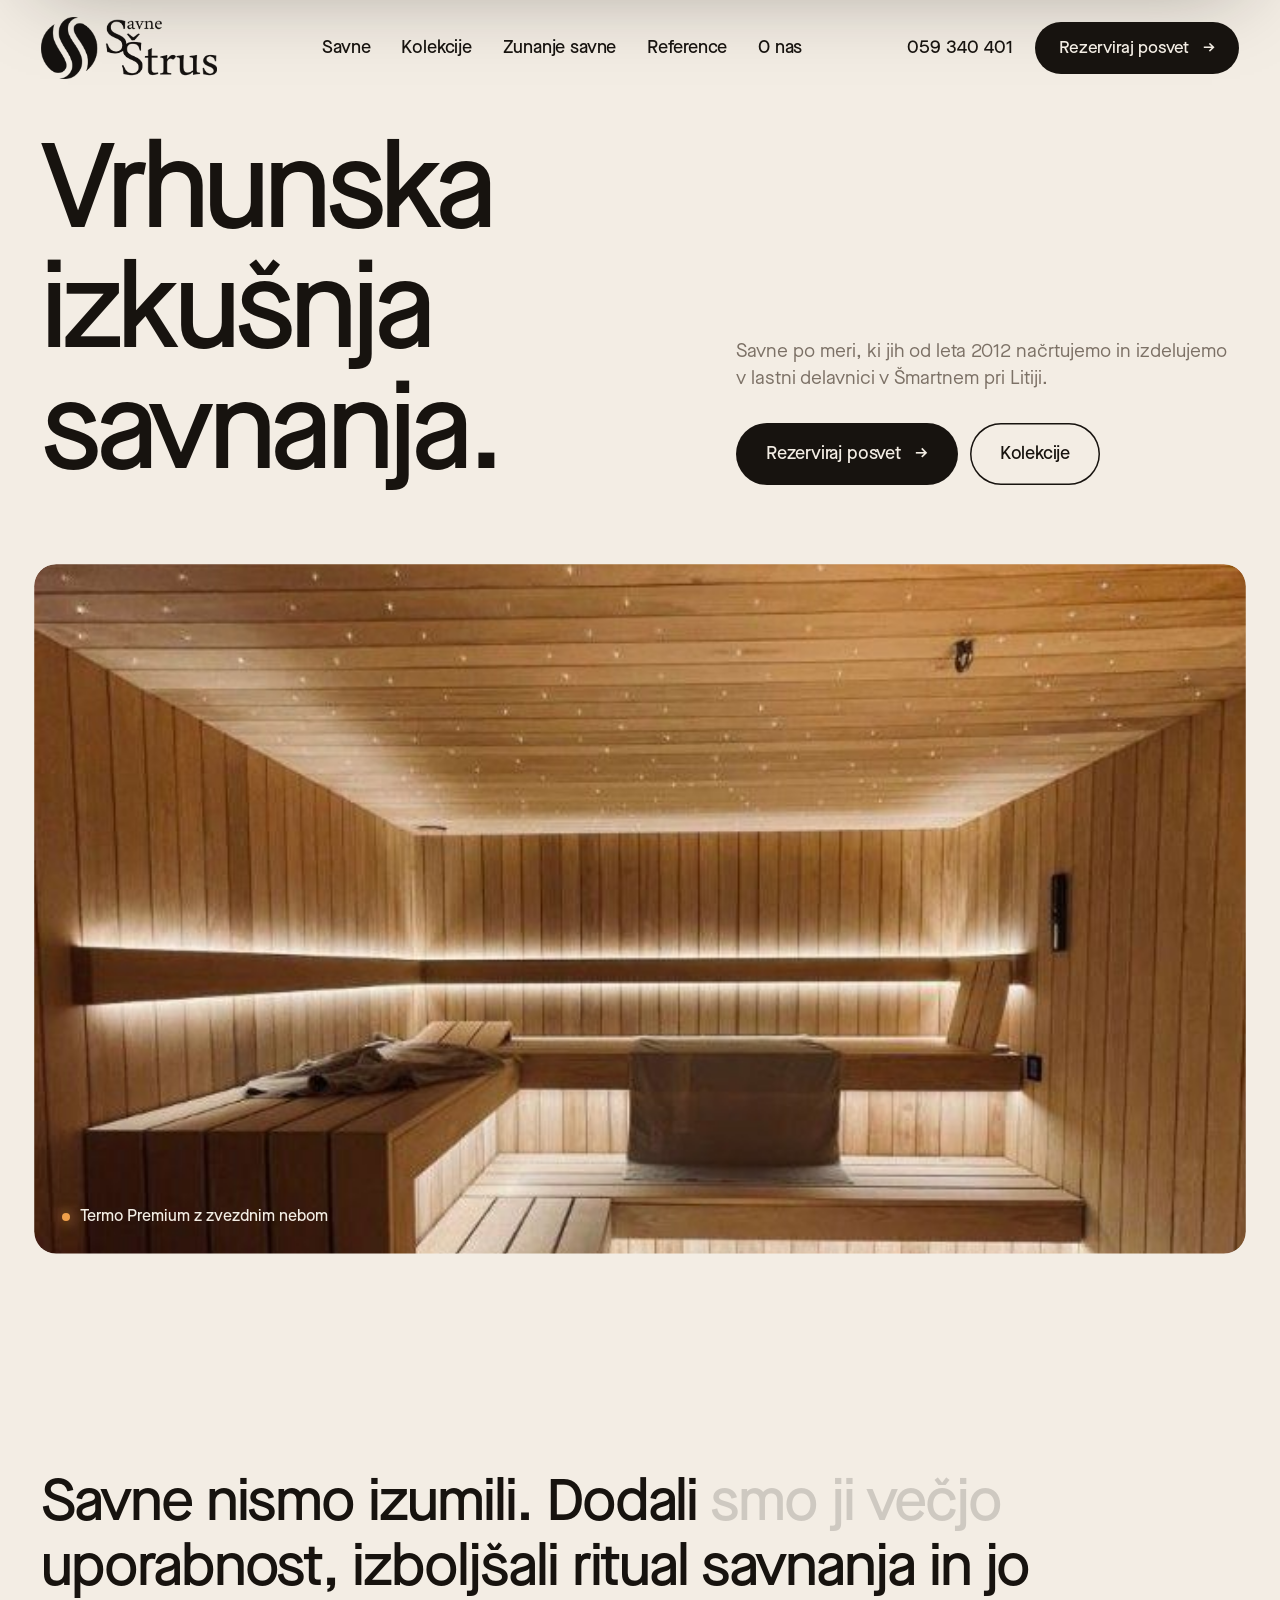
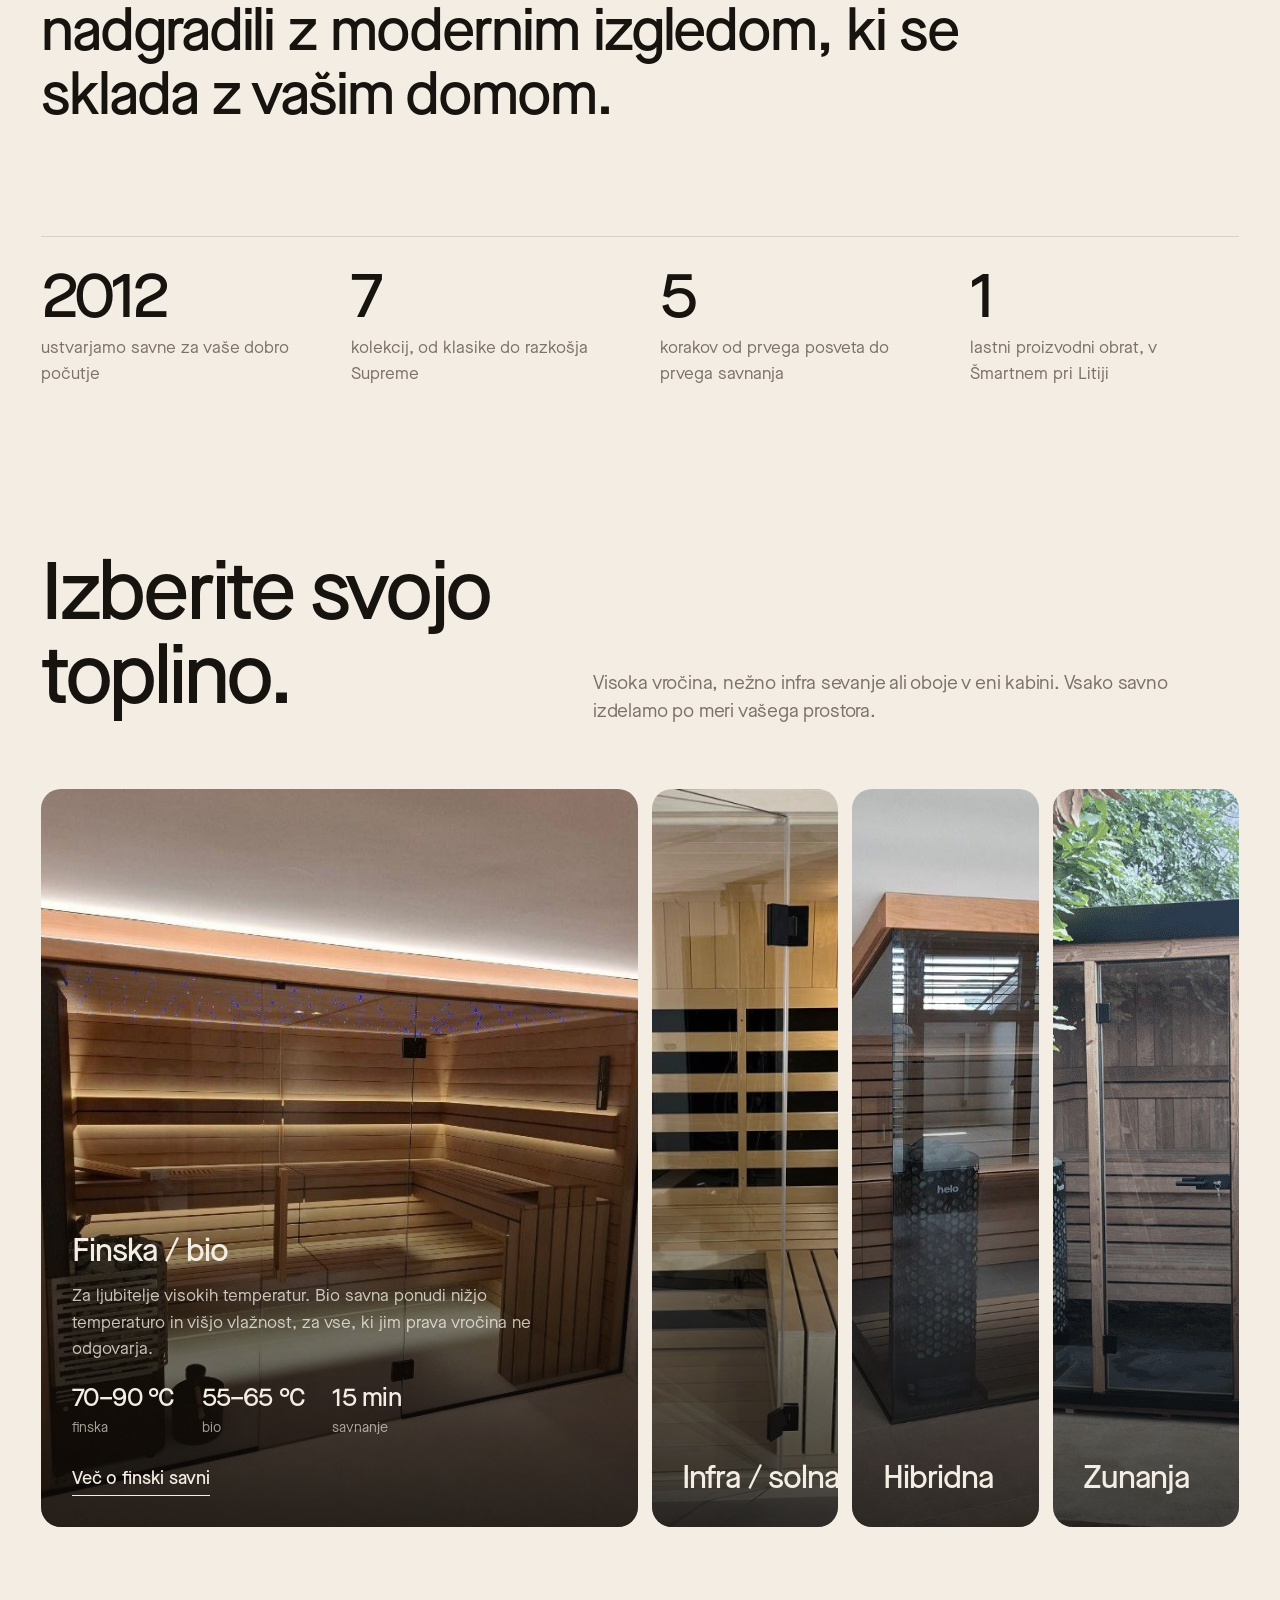
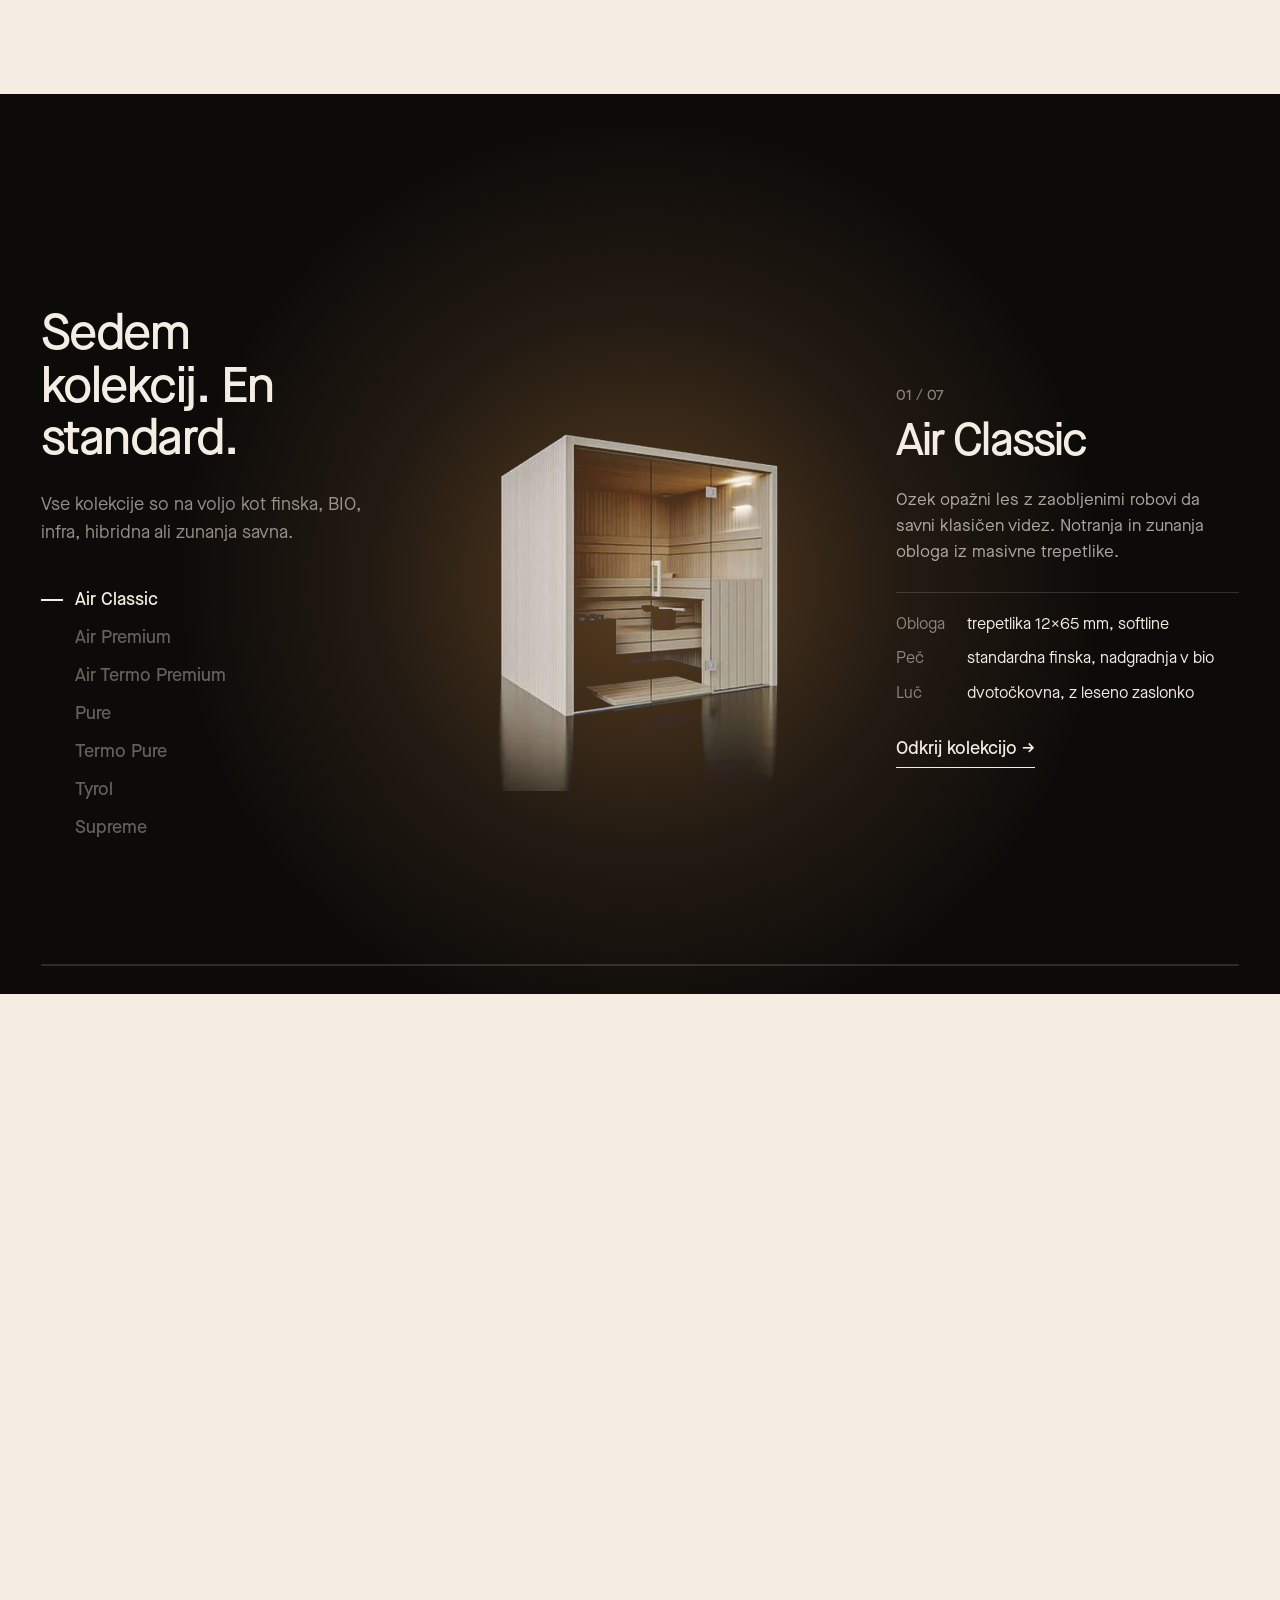
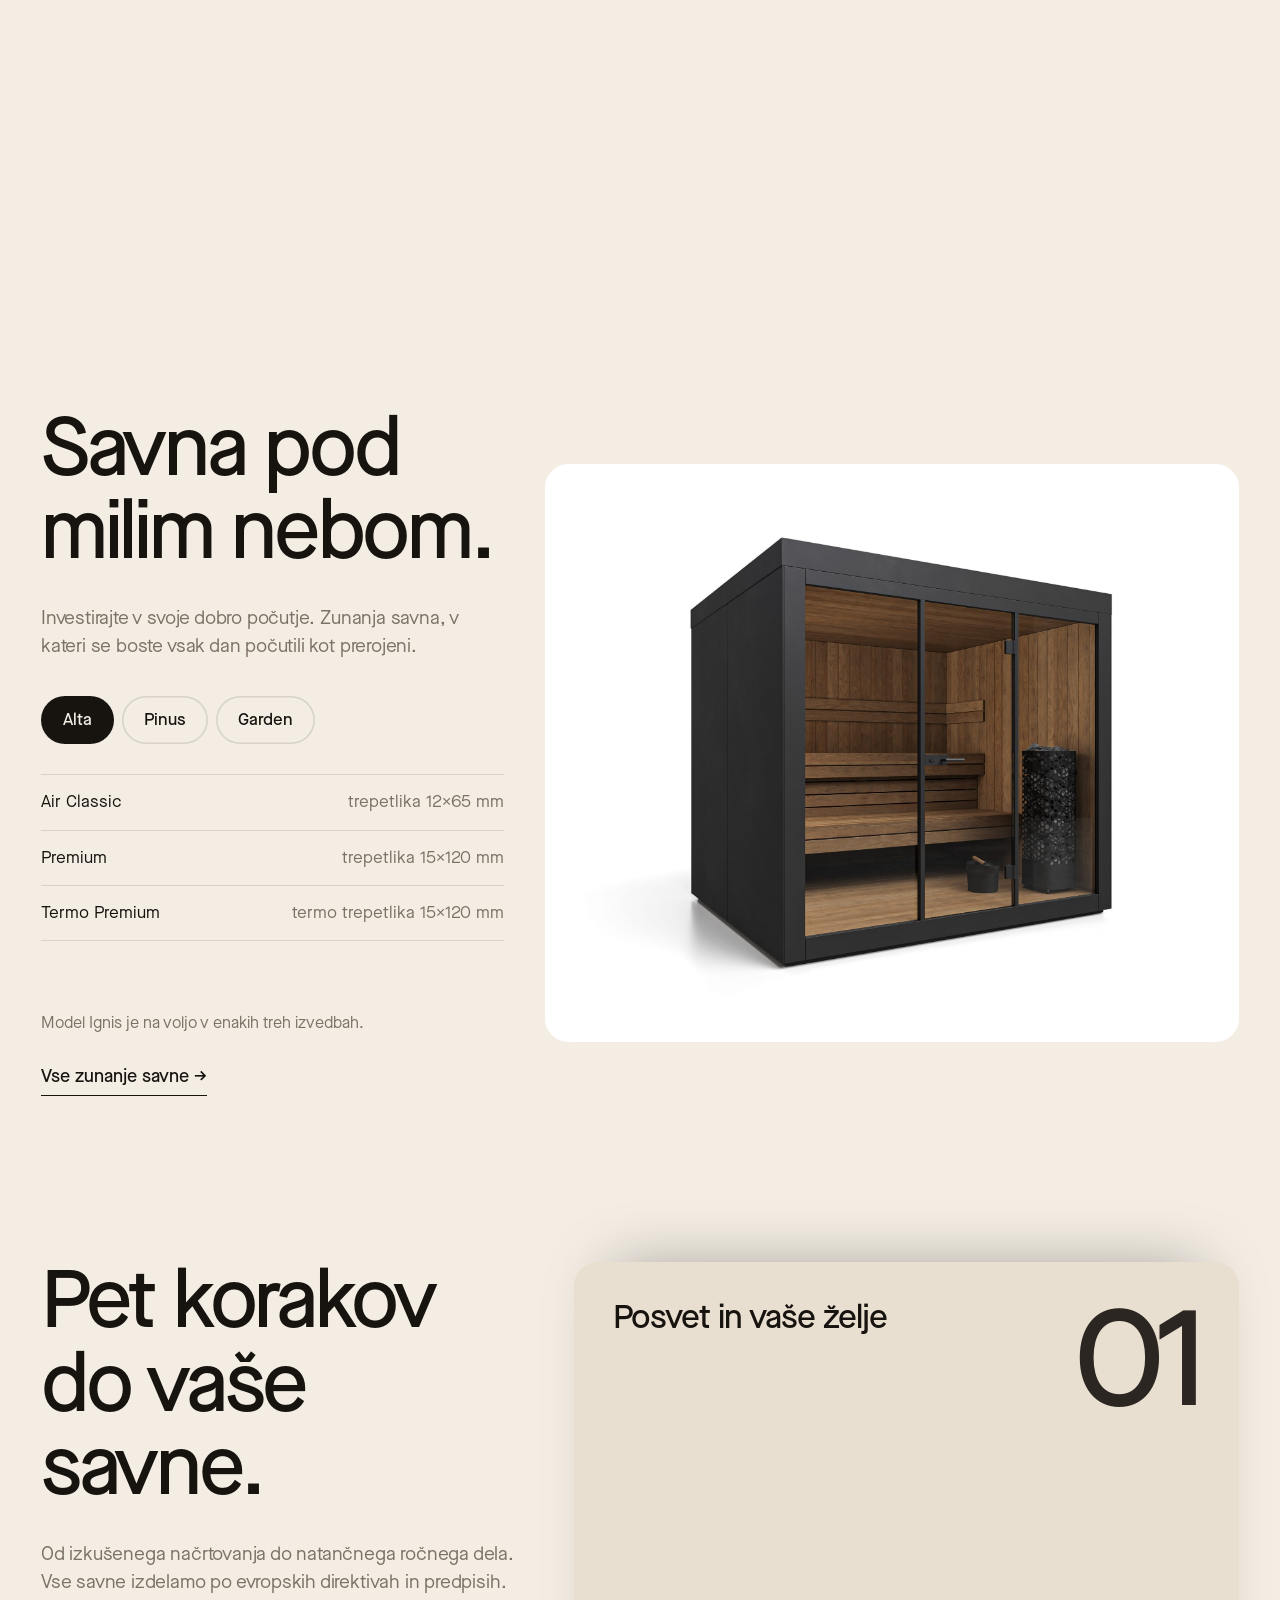
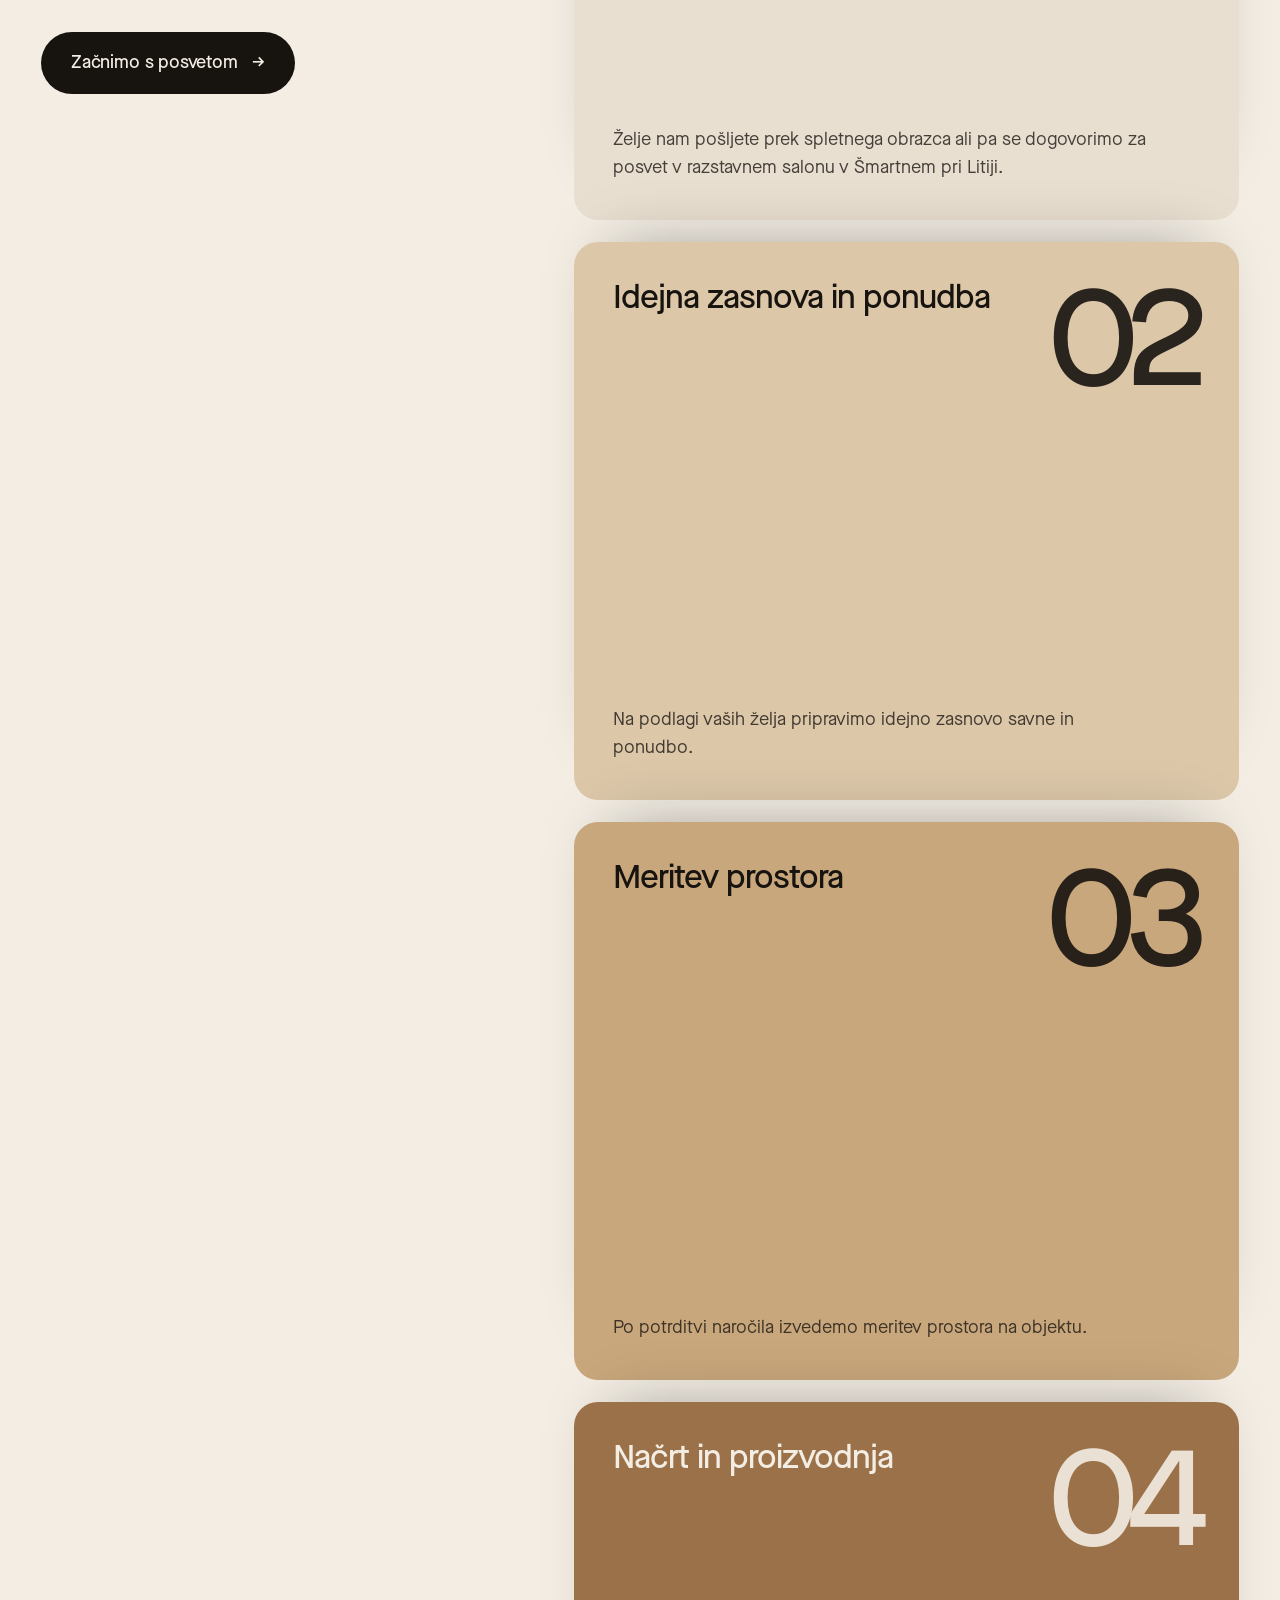
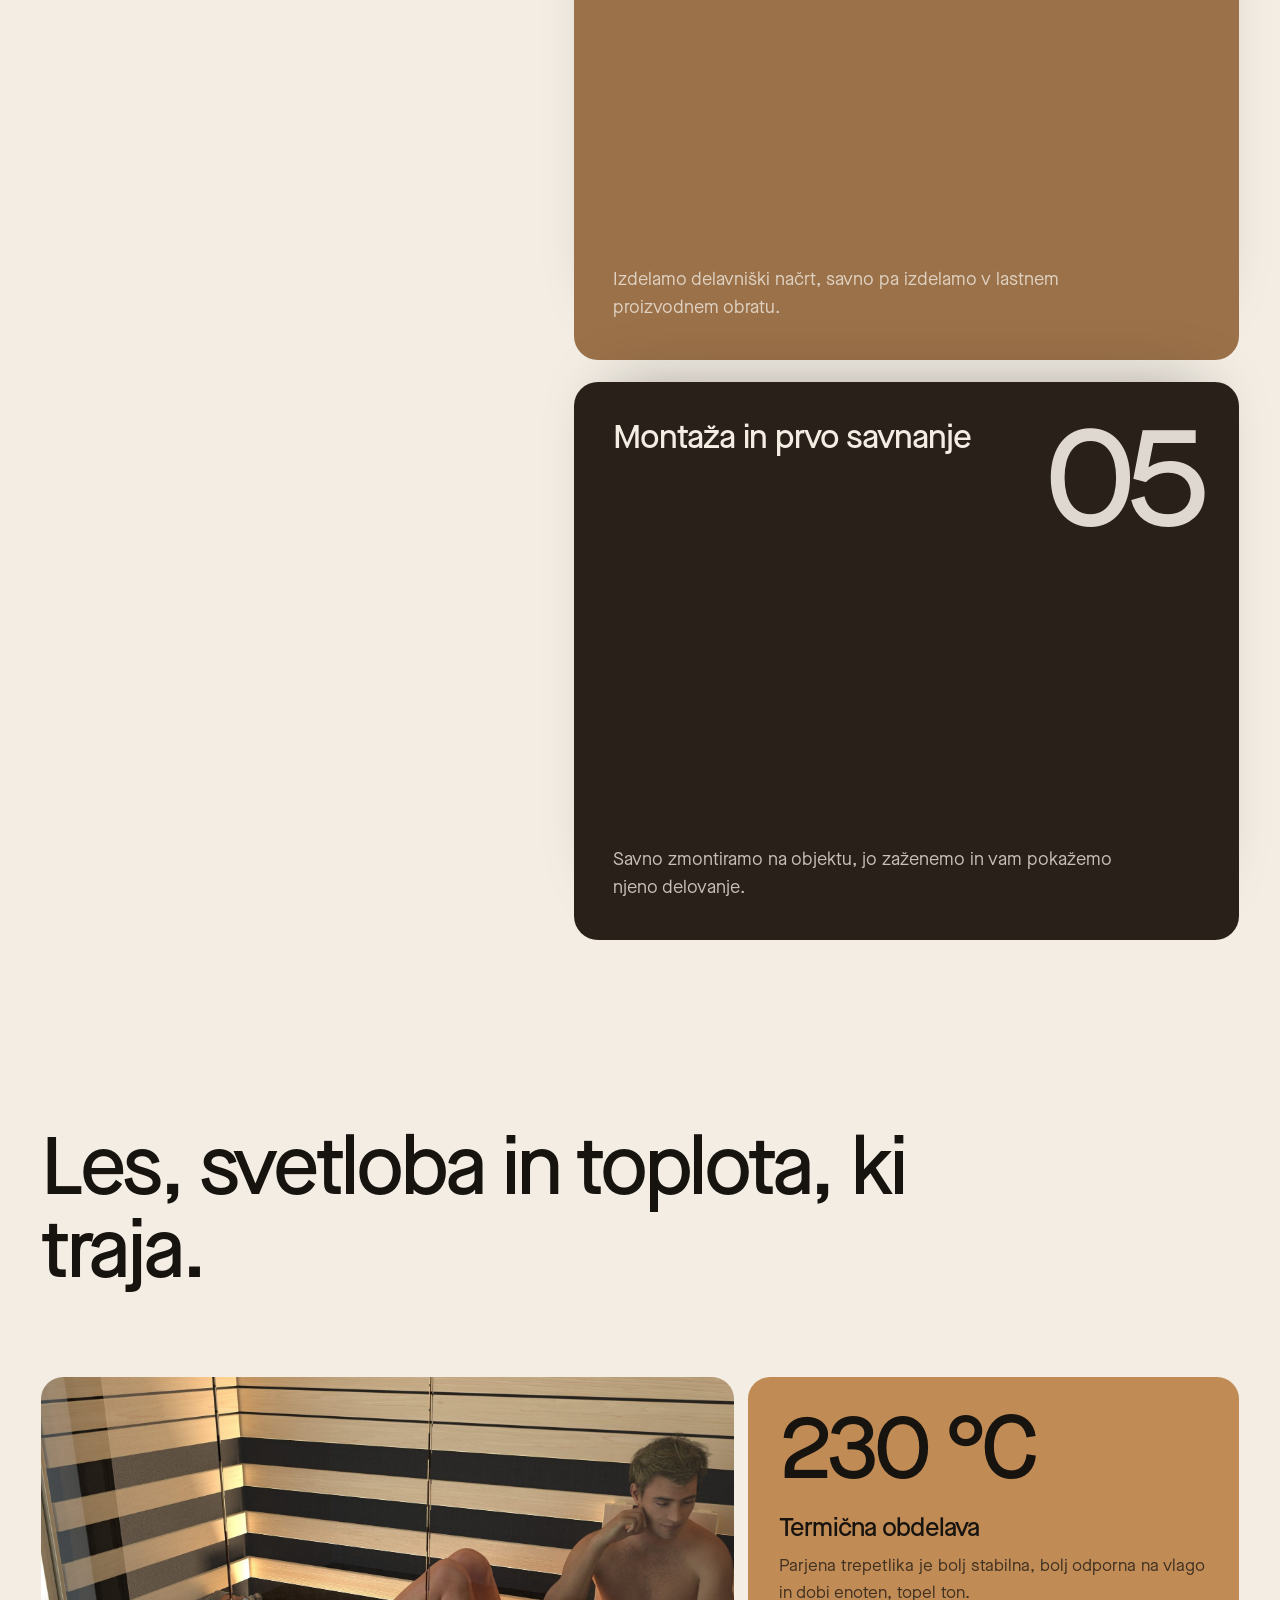
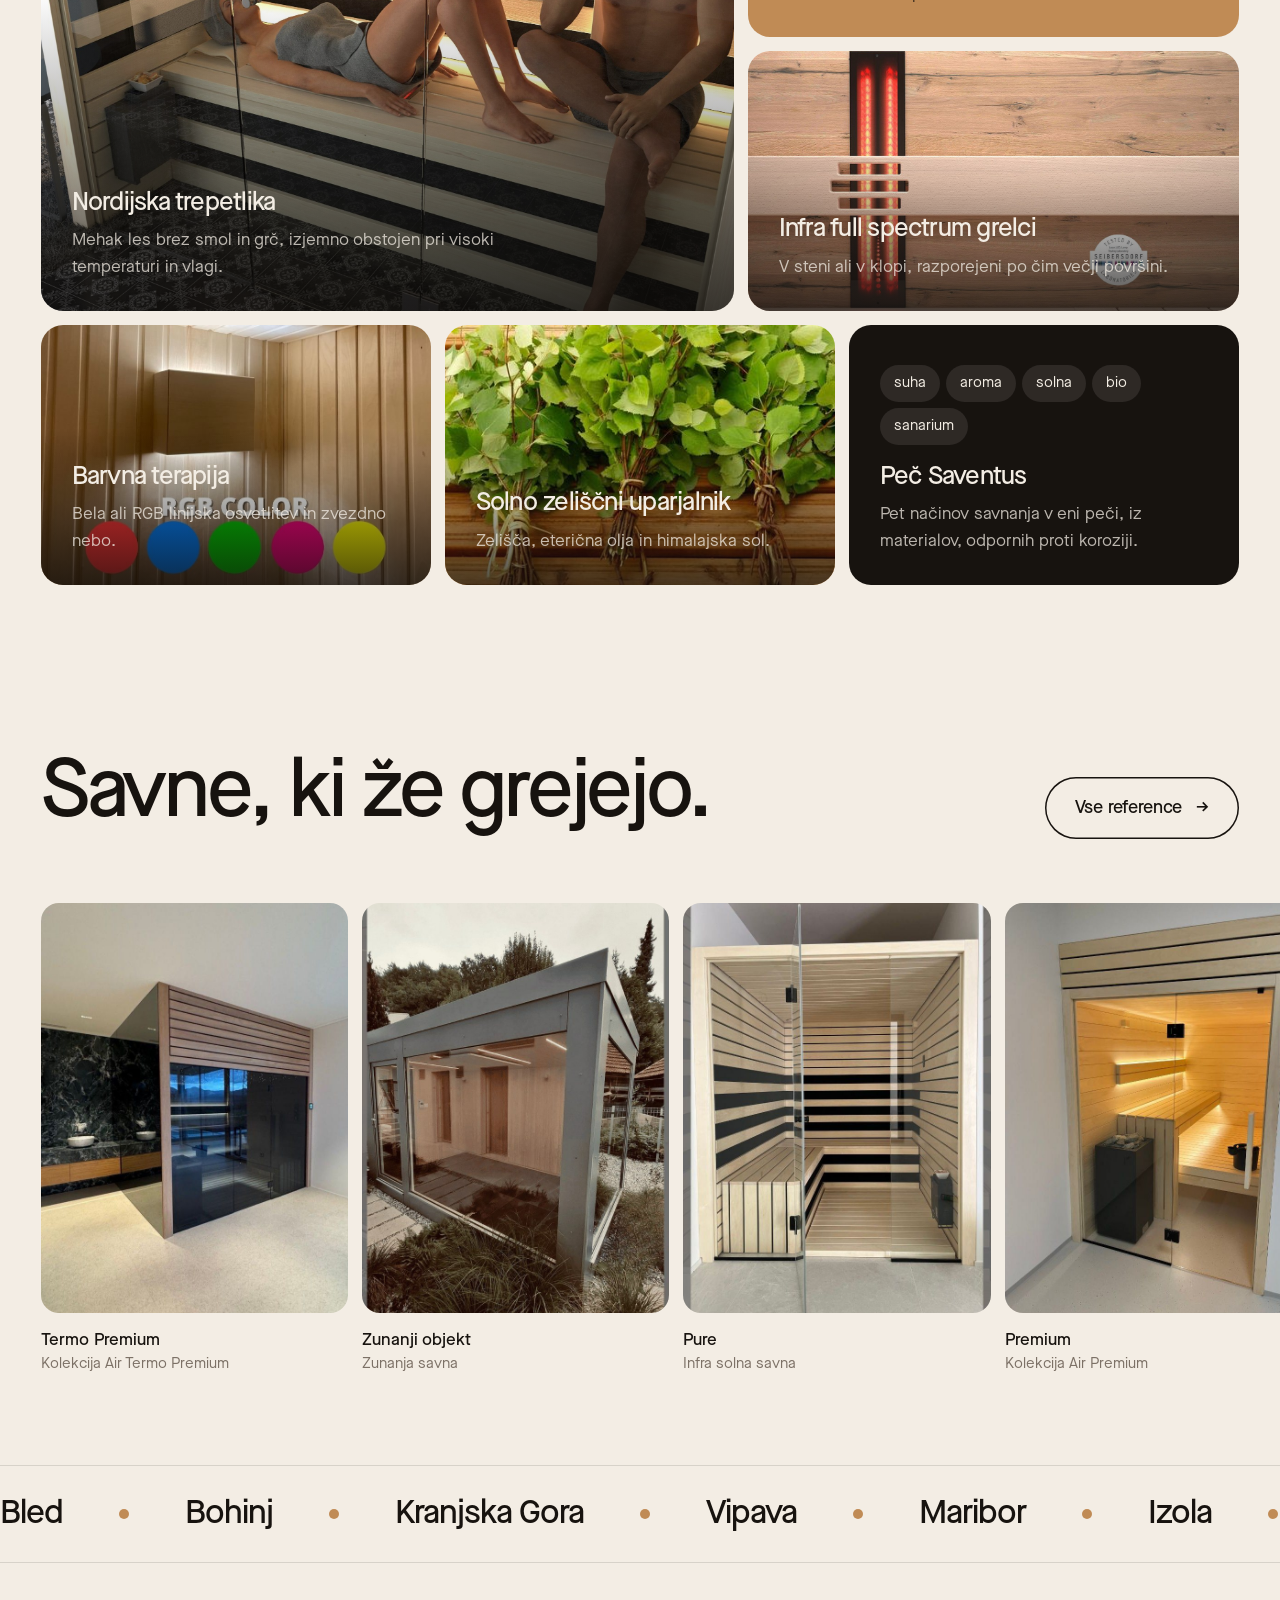
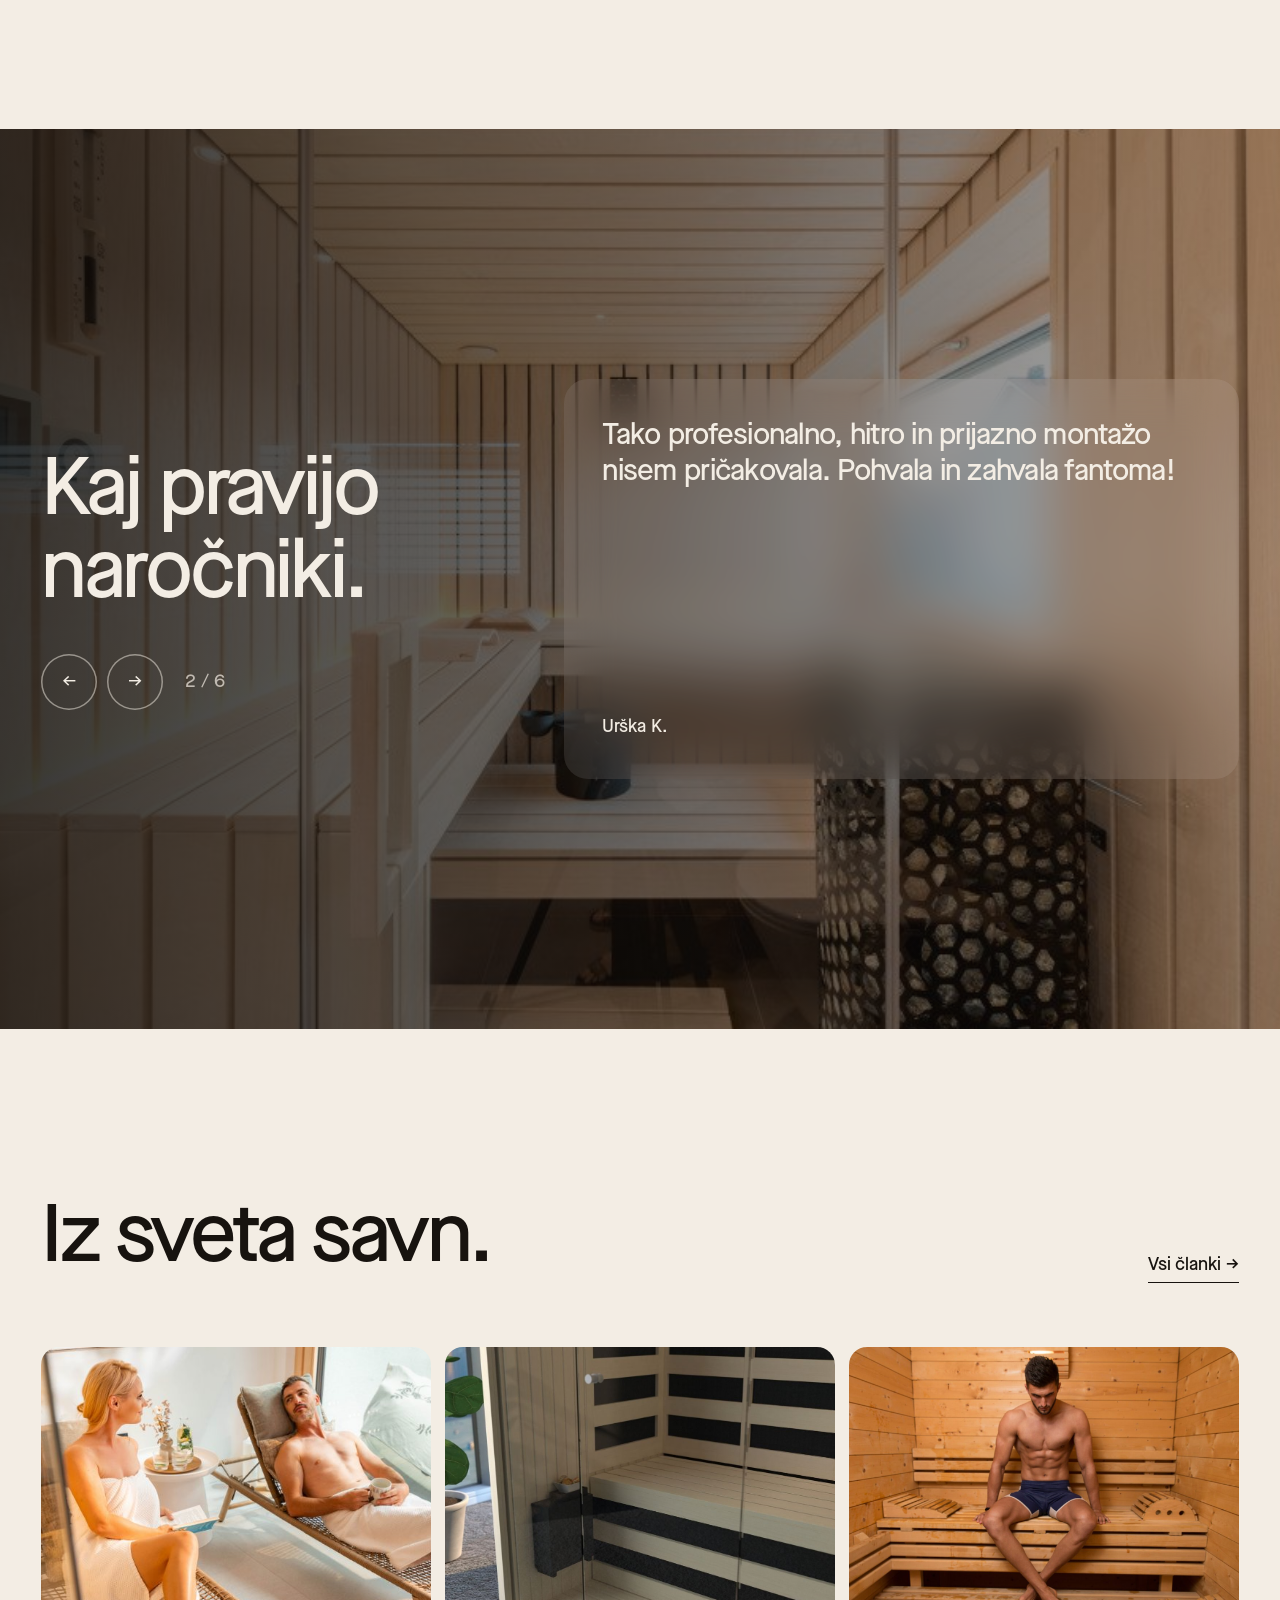
==== commit f51fb633: "Add referral tracking snippet to every page head Co-Authored-By: Claude Opus 5.5 <noreply@anthropic." ====
--- a/index.html
+++ b/index.html
@@ -8,6 +8,17 @@
 <meta name="robots" content="noindex">
 <link rel="preload" href="assets/fonts/MaisonNeue-Medium.otf" as="font" type="font/otf" crossorigin>
 <link rel="stylesheet" href="assets/css/style.css">
+<script>
+(function () {
+  if (!/[?&]r=/.test(location.search)) return;
+  var s = document.createElement('script');
+  s.async = true;
+  s.referrerPolicy = 'no-referrer';
+  s.setAttribute('data-landing', location.href);
+  s.src = 'https://phplaravel-758037-6569212.cloudwaysapps.com/v/script.js';
+  document.head.appendChild(s);
+})();
+</script>
 </head>
 <body data-page="home">
 
